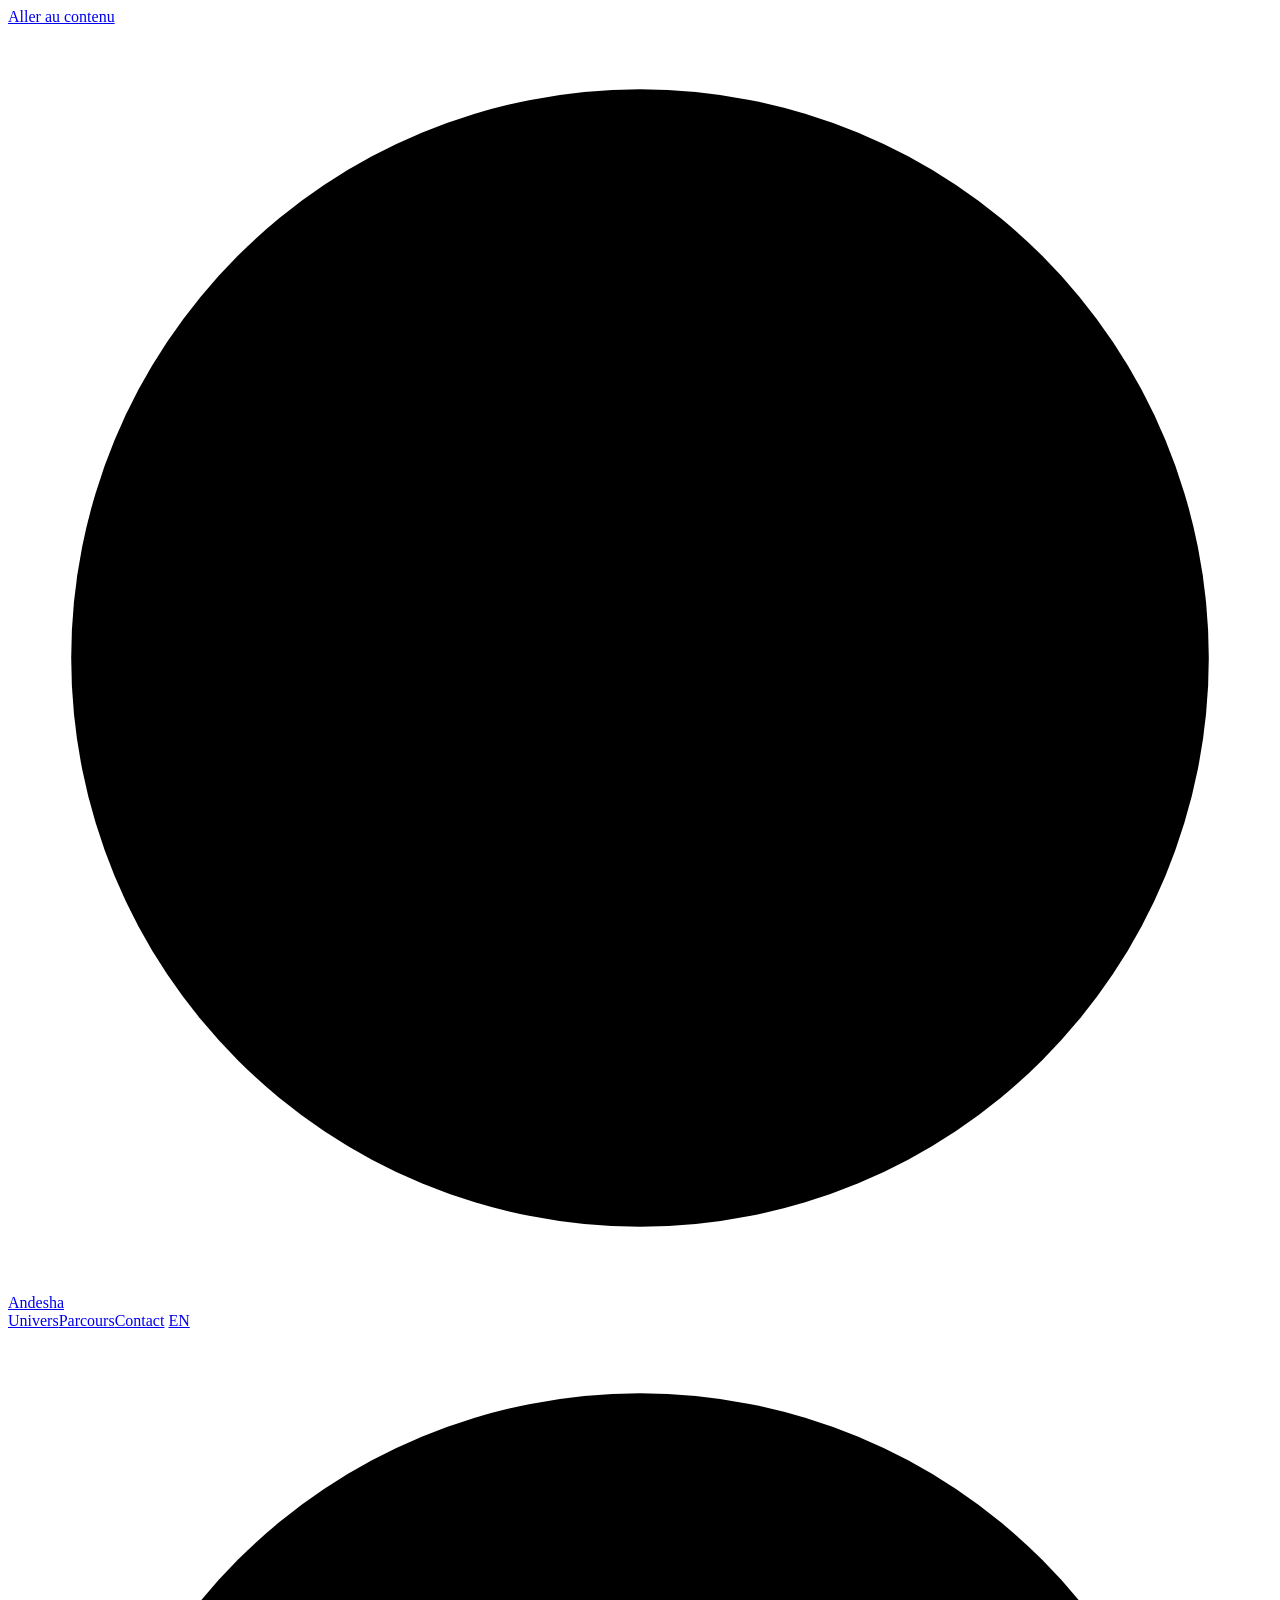
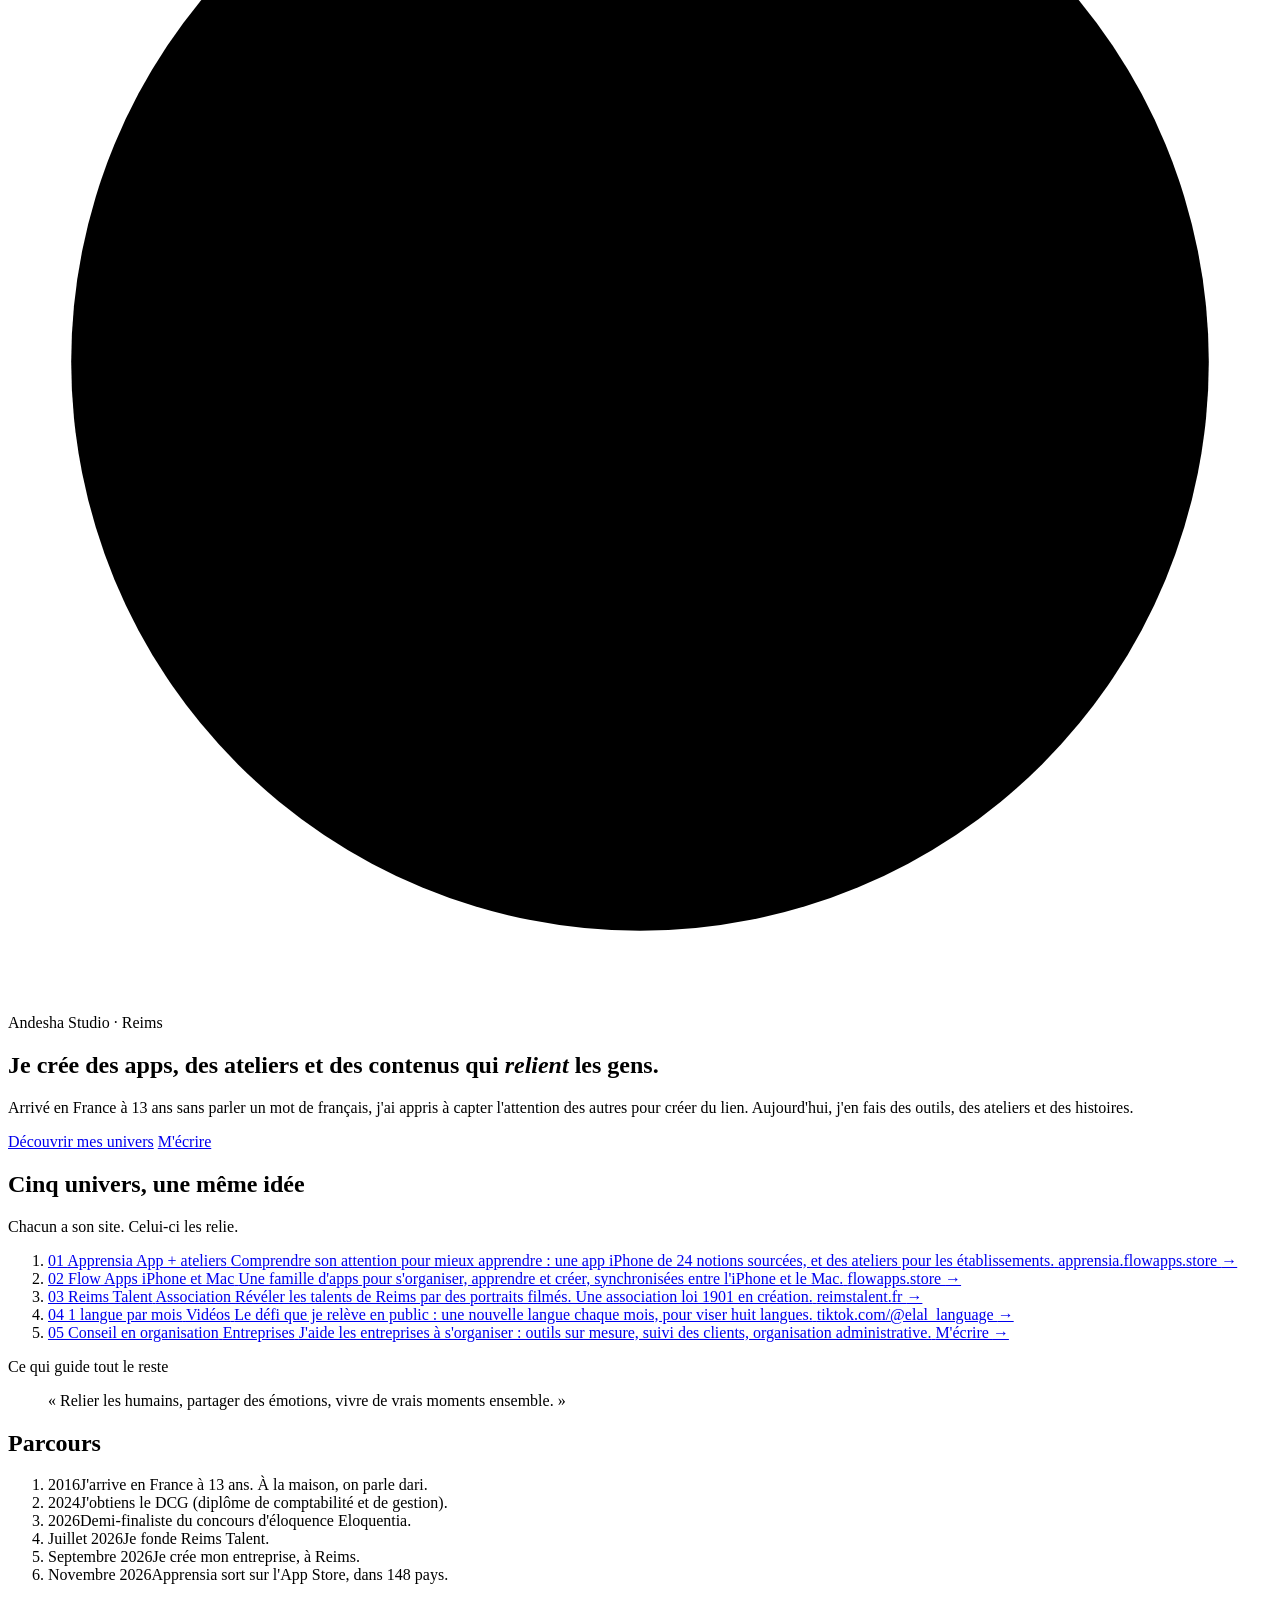
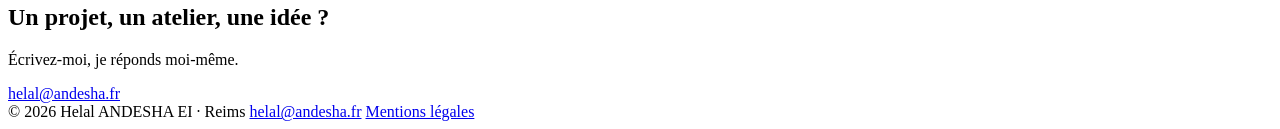
==== index.html @ 00a3ee30 "andesha.studio : site principal, lot 1 (accueil FR + EN, mentions légales) Co-Authored-By: Claude Op" ====
<!doctype html>
<html lang="fr">
<head>
<meta charset="utf-8">
<meta name="viewport" content="width=device-width, initial-scale=1">
<title>Helal Andesha — apps, ateliers et contenus qui relient</title>
<meta name="description" content="Andesha Studio : les apps, les ateliers et les contenus de Helal Andesha, à Reims. Apprensia, la famille d&#x27;apps Flow, Reims Talent, le défi « 1 langue par mois ».">
<link rel="canonical" href="https://andesha.studio/">
<link rel="alternate" hreflang="fr" href="https://andesha.studio/"><link rel="alternate" hreflang="en" href="https://andesha.studio/en/"><link rel="alternate" hreflang="x-default" href="https://andesha.studio/">
<meta property="og:type" content="website">
<meta property="og:title" content="Helal Andesha — apps, ateliers et contenus qui relient">
<meta property="og:description" content="Andesha Studio : les apps, les ateliers et les contenus de Helal Andesha, à Reims. Apprensia, la famille d&#x27;apps Flow, Reims Talent, le défi « 1 langue par mois ».">
<meta property="og:url" content="https://andesha.studio/">
<meta name="theme-color" content="#0E1A2B">
<link rel="icon" href="/andesha.studio/favicon.svg" type="image/svg+xml">
<link rel="preload" href="/andesha.studio/assets/polices/bodoni-moda.woff2" as="font" type="font/woff2" crossorigin>
<link rel="stylesheet" href="/andesha.studio/assets/site.css?v=1">
</head>
<body>
<a class="aller" href="#contenu">Aller au contenu</a>
<header class="bandeau">
  <a class="marque" href="/andesha.studio/"><svg class="sceau-mini" viewBox="0 0 240 240" role="img" aria-label="Helal Andesha"><circle class="anneau" cx="120" cy="120" r="108" pathLength="1"/><g class="lettres"><path d="M51.5 70h12v100h-12zM95.5 70h12v100h-12zM43.5 70h28v3.4h-28zM43.5 166.6h28v3.4h-28zM87.5 70h28v3.4h-28zM87.5 166.6h28v3.4h-28zM118.9 170L149.5 70h3.5L187 170h-13l-27.21-80.03L122.3 170zM108.5 166.6h24v3.4h-24zM164.5 166.6h32v3.4h-32zM57.5 126h103.12v3.4H57.5z"/></g></svg><span>Andesha</span></a>
  <nav aria-label="Navigation">
    <a class="secondaire" href="/andesha.studio/#univers">Univers</a><a class="secondaire" href="/andesha.studio/#parcours">Parcours</a><a href="/andesha.studio/#contact">Contact</a>
    <a class="langue" href="/andesha.studio/en/" hreflang="en" title="English version">EN</a>
  </nav>
</header>
<main id="contenu">
<section class="accueil">
  <svg class="sceau-fond" viewBox="0 0 240 240" role="img" aria-label=""><circle class="anneau" cx="120" cy="120" r="108" pathLength="1"/><g class="lettres"><path d="M51.5 70h12v100h-12zM95.5 70h12v100h-12zM43.5 70h28v3.4h-28zM43.5 166.6h28v3.4h-28zM87.5 70h28v3.4h-28zM87.5 166.6h28v3.4h-28zM118.9 170L149.5 70h3.5L187 170h-13l-27.21-80.03L122.3 170zM108.5 166.6h24v3.4h-24zM164.5 166.6h32v3.4h-32zM57.5 126h103.12v3.4H57.5z"/></g></svg>
  <p class="surtitre revele">Andesha Studio · Reims</p>
  <h1 class="revele">Je crée des apps, des ateliers et des contenus qui <em>relient</em> les gens.</h1>
  <p class="chapo revele">Arrivé en France à 13 ans sans parler un mot de français, j&#x27;ai appris à capter l&#x27;attention des autres pour créer du lien. Aujourd&#x27;hui, j&#x27;en fais des outils, des ateliers et des histoires.</p>
  <p class="actions revele">
    <a class="bouton plein" href="#univers">Découvrir mes univers</a>
    <a class="bouton" href="#contact">M&#x27;écrire</a>
  </p>
</section>

<section id="univers" class="section">
  <header class="entete revele">
    <h2>Cinq univers, une même idée</h2>
    <p>Chacun a son site. Celui-ci les relie.</p>
  </header>
  <ol class="liste-univers">
    <li class="univers revele">
      <a href="https://apprensia.flowapps.store/" target="_blank" rel="noopener">
        <span class="num">01</span>
        <span class="nom">Apprensia</span>
        <span class="etiquette">App + ateliers</span>
        <span class="texte">Comprendre son attention pour mieux apprendre : une app iPhone de 24 notions sourcées, et des ateliers pour les établissements.</span>
        <span class="lien">apprensia.flowapps.store <span class="fleche" aria-hidden="true">→</span></span>
      </a>
    </li>
    <li class="univers revele">
      <a href="https://flowapps.store/" target="_blank" rel="noopener">
        <span class="num">02</span>
        <span class="nom">Flow</span>
        <span class="etiquette">Apps iPhone et Mac</span>
        <span class="texte">Une famille d&#x27;apps pour s&#x27;organiser, apprendre et créer, synchronisées entre l&#x27;iPhone et le Mac.</span>
        <span class="lien">flowapps.store <span class="fleche" aria-hidden="true">→</span></span>
      </a>
    </li>
    <li class="univers revele">
      <a href="https://reimstalent.fr/" target="_blank" rel="noopener">
        <span class="num">03</span>
        <span class="nom">Reims Talent</span>
        <span class="etiquette">Association</span>
        <span class="texte">Révéler les talents de Reims par des portraits filmés. Une association loi 1901 en création.</span>
        <span class="lien">reimstalent.fr <span class="fleche" aria-hidden="true">→</span></span>
      </a>
    </li>
    <li class="univers revele">
      <a href="https://www.tiktok.com/@elal_language" target="_blank" rel="noopener">
        <span class="num">04</span>
        <span class="nom">1 langue par mois</span>
        <span class="etiquette">Vidéos</span>
        <span class="texte">Le défi que je relève en public : une nouvelle langue chaque mois, pour viser huit langues.</span>
        <span class="lien">tiktok.com/@elal_language <span class="fleche" aria-hidden="true">→</span></span>
      </a>
    </li>
    <li class="univers revele">
      <a href="#contact">
        <span class="num">05</span>
        <span class="nom">Conseil en organisation</span>
        <span class="etiquette">Entreprises</span>
        <span class="texte">J&#x27;aide les entreprises à s&#x27;organiser : outils sur mesure, suivi des clients, organisation administrative.</span>
        <span class="lien">M&#x27;écrire <span class="fleche" aria-hidden="true">→</span></span>
      </a>
    </li>
  </ol>
</section>

<section class="sens revele" aria-label="Ce qui guide tout le reste">
  <p class="filet">Ce qui guide tout le reste</p>
  <blockquote>« Relier les humains, partager des émotions, vivre de vrais moments ensemble. »</blockquote>
</section>

<section id="parcours" class="section">
  <header class="entete revele"><h2>Parcours</h2></header>
  <ol class="frise">
      <li class="revele"><span class="annee">2016</span><span>J&#x27;arrive en France à 13 ans. À la maison, on parle dari.</span></li>
      <li class="revele"><span class="annee">2024</span><span>J&#x27;obtiens le DCG (diplôme de comptabilité et de gestion).</span></li>
      <li class="revele"><span class="annee">2026</span><span>Demi-finaliste du concours d&#x27;éloquence Eloquentia.</span></li>
      <li class="revele"><span class="annee">Juillet 2026</span><span>Je fonde Reims Talent.</span></li>
      <li class="revele"><span class="annee">Septembre 2026</span><span>Je crée mon entreprise, à Reims.</span></li>
      <li class="revele"><span class="annee">Novembre 2026</span><span>Apprensia sort sur l&#x27;App Store, dans 148 pays.</span></li>
  </ol>
</section>

<section id="contact" class="section contact revele">
  <h2>Un projet, un atelier, une idée ?</h2>
  <p>Écrivez-moi, je réponds moi-même.</p>
  <a class="courriel" href="mailto:helal@andesha.fr">helal@andesha.fr</a>
</section>
</main>
<script type="application/ld+json">{"@context": "https://schema.org", "@type": "Person", "name": "Helal Andesha", "url": "https://andesha.studio/", "email": "mailto:helal@andesha.fr", "address": {"@type": "PostalAddress", "addressLocality": "Reims", "addressCountry": "FR"}, "sameAs": ["https://www.tiktok.com/@elal_language"], "worksFor": {"@type": "Organization", "name": "Helal ANDESHA EI"}}</script>
<footer class="pied">
  <span>© 2026 Helal ANDESHA EI · Reims</span>
  <a href="mailto:helal@andesha.fr">helal@andesha.fr</a>
  <a href="/andesha.studio/mentions-legales/">Mentions légales</a>
</footer>
<script src="/andesha.studio/assets/site.js?v=1" defer></script>
</body>
</html>
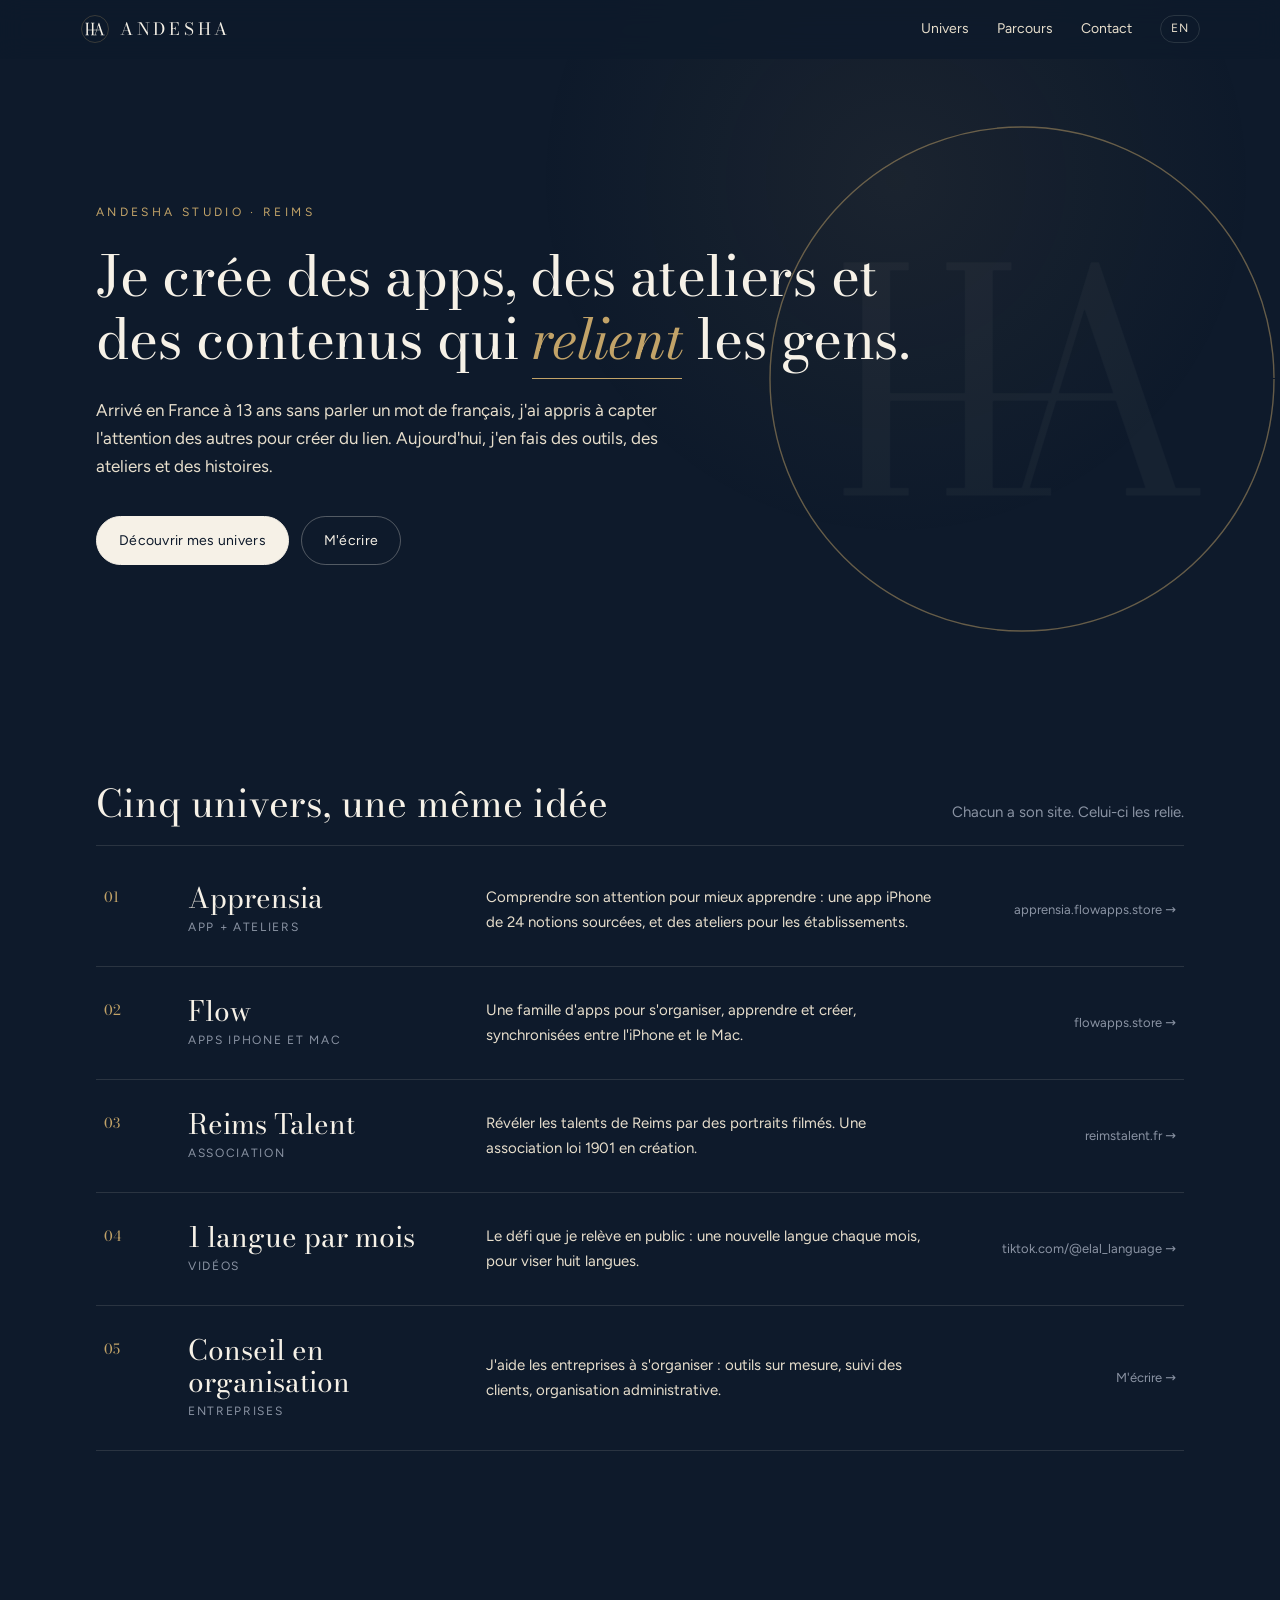
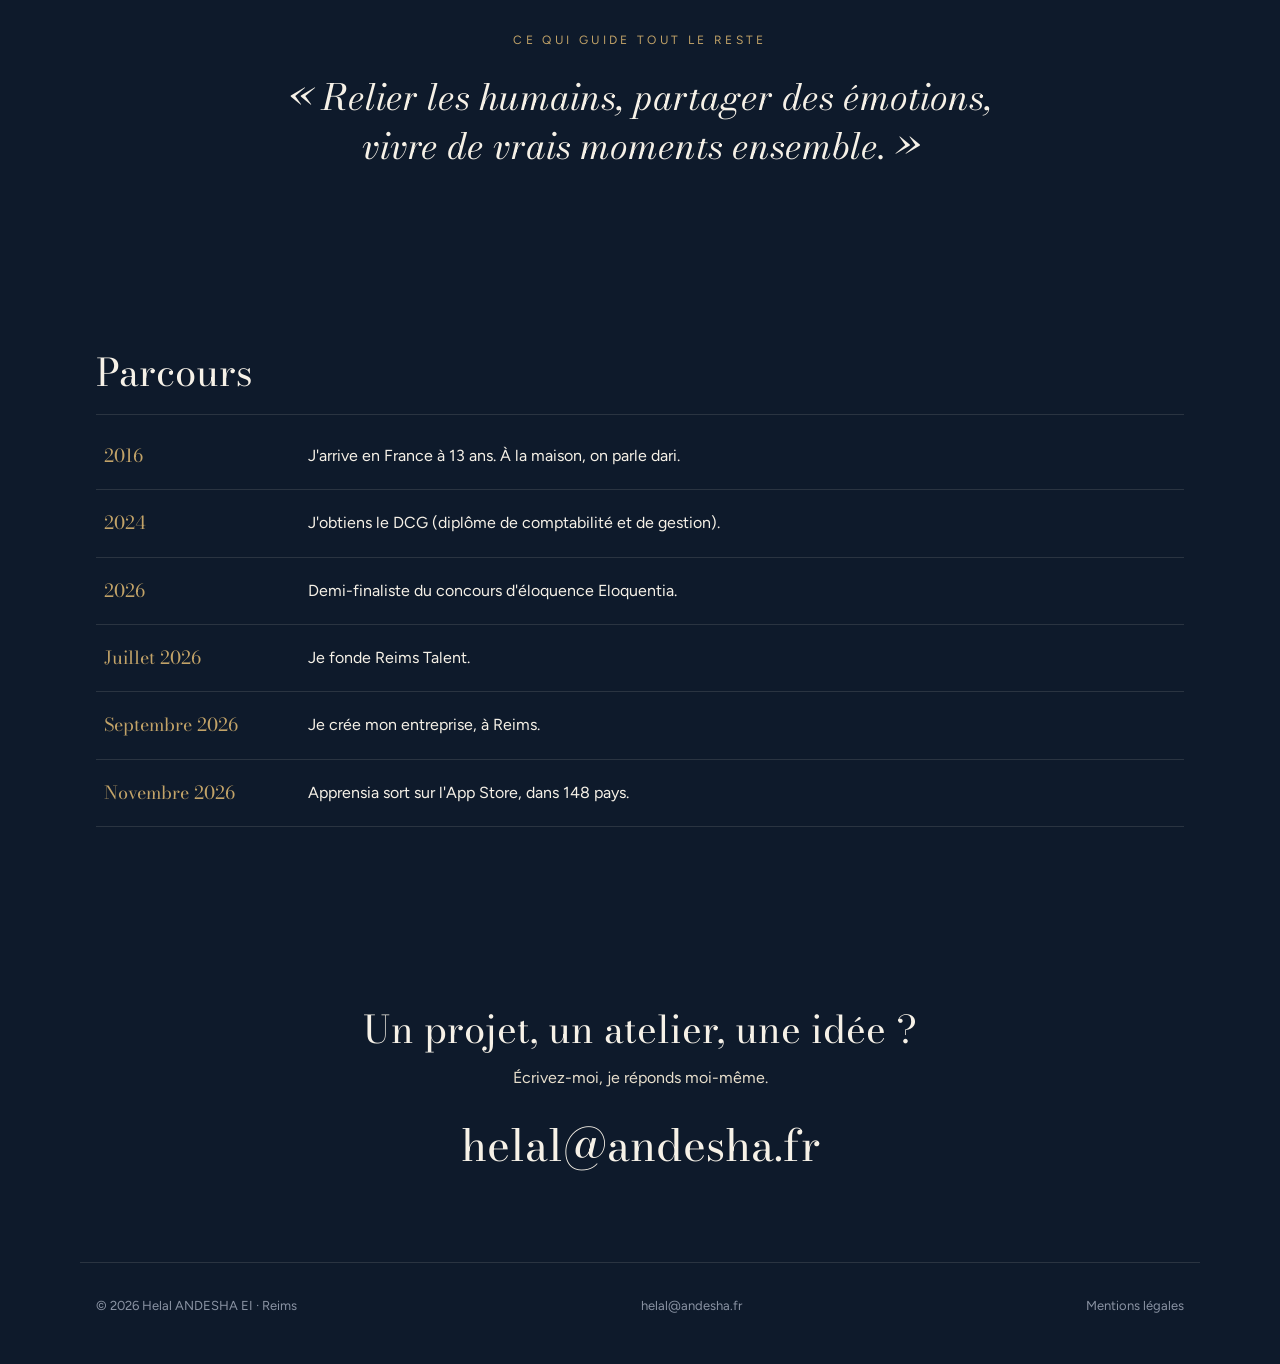
==== commit b2fb7876: "Domaine andesha.studio (CNAME), chemins à la racine Co-Authored-By: Claude Opus 5.5 <noreply@anthrop" ====
--- a/index.html
+++ b/index.html
@@ -12,17 +12,17 @@
 <meta property="og:description" content="Andesha Studio : les apps, les ateliers et les contenus de Helal Andesha, à Reims. Apprensia, la famille d&#x27;apps Flow, Reims Talent, le défi « 1 langue par mois ».">
 <meta property="og:url" content="https://andesha.studio/">
 <meta name="theme-color" content="#0E1A2B">
-<link rel="icon" href="/andesha.studio/favicon.svg" type="image/svg+xml">
-<link rel="preload" href="/andesha.studio/assets/polices/bodoni-moda.woff2" as="font" type="font/woff2" crossorigin>
-<link rel="stylesheet" href="/andesha.studio/assets/site.css?v=1">
+<link rel="icon" href="/favicon.svg" type="image/svg+xml">
+<link rel="preload" href="/assets/polices/bodoni-moda.woff2" as="font" type="font/woff2" crossorigin>
+<link rel="stylesheet" href="/assets/site.css?v=1">
 </head>
 <body>
 <a class="aller" href="#contenu">Aller au contenu</a>
 <header class="bandeau">
-  <a class="marque" href="/andesha.studio/"><svg class="sceau-mini" viewBox="0 0 240 240" role="img" aria-label="Helal Andesha"><circle class="anneau" cx="120" cy="120" r="108" pathLength="1"/><g class="lettres"><path d="M51.5 70h12v100h-12zM95.5 70h12v100h-12zM43.5 70h28v3.4h-28zM43.5 166.6h28v3.4h-28zM87.5 70h28v3.4h-28zM87.5 166.6h28v3.4h-28zM118.9 170L149.5 70h3.5L187 170h-13l-27.21-80.03L122.3 170zM108.5 166.6h24v3.4h-24zM164.5 166.6h32v3.4h-32zM57.5 126h103.12v3.4H57.5z"/></g></svg><span>Andesha</span></a>
+  <a class="marque" href="/"><svg class="sceau-mini" viewBox="0 0 240 240" role="img" aria-label="Helal Andesha"><circle class="anneau" cx="120" cy="120" r="108" pathLength="1"/><g class="lettres"><path d="M51.5 70h12v100h-12zM95.5 70h12v100h-12zM43.5 70h28v3.4h-28zM43.5 166.6h28v3.4h-28zM87.5 70h28v3.4h-28zM87.5 166.6h28v3.4h-28zM118.9 170L149.5 70h3.5L187 170h-13l-27.21-80.03L122.3 170zM108.5 166.6h24v3.4h-24zM164.5 166.6h32v3.4h-32zM57.5 126h103.12v3.4H57.5z"/></g></svg><span>Andesha</span></a>
   <nav aria-label="Navigation">
-    <a class="secondaire" href="/andesha.studio/#univers">Univers</a><a class="secondaire" href="/andesha.studio/#parcours">Parcours</a><a href="/andesha.studio/#contact">Contact</a>
-    <a class="langue" href="/andesha.studio/en/" hreflang="en" title="English version">EN</a>
+    <a class="secondaire" href="/#univers">Univers</a><a class="secondaire" href="/#parcours">Parcours</a><a href="/#contact">Contact</a>
+    <a class="langue" href="/en/" hreflang="en" title="English version">EN</a>
   </nav>
 </header>
 <main id="contenu">
@@ -118,8 +118,8 @@
 <footer class="pied">
   <span>© 2026 Helal ANDESHA EI · Reims</span>
   <a href="mailto:helal@andesha.fr">helal@andesha.fr</a>
-  <a href="/andesha.studio/mentions-legales/">Mentions légales</a>
+  <a href="/mentions-legales/">Mentions légales</a>
 </footer>
-<script src="/andesha.studio/assets/site.js?v=1" defer></script>
+<script src="/assets/site.js?v=1" defer></script>
 </body>
 </html>
--- a/assets/site.css
+++ b/assets/site.css
@@ -0,0 +1,141 @@
+/* andesha.studio — charte « Encre et laiton » (EI, 09/10/2026).
+   Retenue = premium : titres modérés, une seule couleur d'accent, le mouvement fait le dynamisme. */
+@font-face { font-family: "Bodoni Moda"; src: url("/assets/polices/bodoni-moda.woff2") format("woff2"); font-weight: 400 900; font-display: swap; }
+@font-face { font-family: "Bodoni Moda"; src: url("/assets/polices/bodoni-moda-italique.woff2") format("woff2"); font-weight: 400 900; font-style: italic; font-display: swap; }
+@font-face { font-family: "Figtree"; src: url("/assets/polices/figtree.woff2") format("woff2"); font-weight: 300 900; font-display: swap; }
+
+:root {
+  --nuit: #0E1A2B;
+  --nuit-2: #13233A;
+  --ivoire: #F6F1E7;
+  --lin: #E7DECC;
+  --laiton: #C2A368;
+  --ardoise: #8A93A3;
+  --filet: rgba(246, 241, 231, .12);
+  --titre: "Bodoni Moda", Didot, "Bodoni 72", Georgia, serif;
+  --texte: "Figtree", "Avenir Next", Avenir, system-ui, sans-serif;
+  --large: 1120px;
+}
+* { box-sizing: border-box; }
+html { scroll-behavior: smooth; -webkit-text-size-adjust: 100%; }
+body { margin: 0; background: var(--nuit); color: var(--ivoire); font: 400 16px/1.65 var(--texte);
+  -webkit-font-smoothing: antialiased; overflow-x: hidden; }
+a { color: inherit; }
+::selection { background: var(--laiton); color: var(--nuit); }
+.aller { position: absolute; left: -999px; top: 8px; background: var(--ivoire); color: var(--nuit); padding: 8px 12px; z-index: 10; }
+.aller:focus { left: 16px; }
+
+/* Lumière qui suit le curseur, très discrète */
+body::before { content: ""; position: fixed; inset: 0; pointer-events: none; z-index: 0;
+  background: radial-gradient(600px circle at var(--x, 70%) var(--y, 20%), rgba(194, 163, 104, .07), transparent 60%); }
+main, .bandeau, .pied { position: relative; z-index: 1; }
+
+/* Bandeau */
+.bandeau { position: sticky; top: 0; z-index: 5; display: flex; align-items: center; justify-content: space-between;
+  gap: 16px; padding: 14px max(16px, calc((100vw - var(--large)) / 2)); background: rgba(14, 26, 43, .78);
+  backdrop-filter: blur(12px); -webkit-backdrop-filter: blur(12px); border-bottom: 1px solid transparent; transition: border-color .3s; }
+.bandeau.defile { border-bottom-color: var(--filet); }
+.marque { display: flex; align-items: center; gap: 10px; text-decoration: none; font: 400 17px/1 var(--titre); letter-spacing: .22em; text-transform: uppercase; }
+.sceau-mini { width: 30px; height: 30px; }
+.sceau-mini .anneau, .sceau-fond .anneau { fill: none; stroke: var(--laiton); stroke-width: 2; }
+.sceau-mini .lettres { fill: var(--ivoire); }
+nav { display: flex; align-items: center; gap: clamp(12px, 3vw, 28px); font-size: 14px; }
+nav a { text-decoration: none; color: var(--lin); position: relative; }
+nav a::after { content: ""; position: absolute; left: 0; right: 100%; bottom: -3px; height: 1px; background: var(--laiton); transition: right .35s ease; }
+nav a:hover::after, nav a:focus-visible::after { right: 0; }
+.langue { border: 1px solid var(--filet); border-radius: 999px; padding: 3px 10px; font-size: 12px; letter-spacing: .1em; }
+.langue::after { display: none; }
+
+/* Accueil */
+.accueil { position: relative; max-width: var(--large); margin: 0 auto; padding: clamp(80px, 16vh, 170px) 16px clamp(80px, 14vh, 140px); }
+.sceau-fond { position: absolute; right: max(-120px, -8vw); top: 40px; width: min(560px, 70vw); height: auto; opacity: .9; pointer-events: none; }
+.sceau-fond .anneau { stroke-width: .6; stroke-opacity: .55; stroke-dasharray: 1; stroke-dashoffset: 1; animation: tracer 2.6s cubic-bezier(.6, 0, .2, 1) .3s forwards; }
+.sceau-fond .lettres { fill: var(--ivoire); opacity: 0; animation: apparaitre 2s ease 1.6s forwards; }
+@keyframes tracer { to { stroke-dashoffset: 0; } }
+@keyframes apparaitre { to { opacity: .045; } }
+.surtitre, .filet { font-size: 12px; letter-spacing: .28em; text-transform: uppercase; color: var(--laiton); margin: 0 0 22px; }
+h1 { font: 400 clamp(34px, 5.2vw, 56px)/1.12 var(--titre); letter-spacing: -.01em; margin: 0; max-width: 15em; text-wrap: balance; }
+h1 em, h2 em { font-style: italic; color: var(--laiton); position: relative; white-space: nowrap; }
+h1 em::after { content: ""; position: absolute; left: 0; right: 0; bottom: .02em; height: 1px; background: var(--laiton);
+  transform: scaleX(0); transform-origin: left; animation: souligner 1.2s cubic-bezier(.6, 0, .2, 1) 1.1s forwards; }
+@keyframes souligner { to { transform: scaleX(1); } }
+.chapo { max-width: 36em; color: var(--lin); font-size: 17px; margin: 26px 0 0; }
+.actions { display: flex; flex-wrap: wrap; gap: 12px; margin: 36px 0 0; }
+.bouton { display: inline-block; padding: 12px 22px; border: 1px solid rgba(246, 241, 231, .3); border-radius: 999px;
+  text-decoration: none; font-size: 14px; letter-spacing: .02em; transition: background .25s, color .25s, border-color .25s; }
+.bouton:hover { border-color: var(--ivoire); }
+.bouton.plein { background: var(--ivoire); color: var(--nuit); border-color: var(--ivoire); }
+.bouton.plein:hover { background: var(--laiton); border-color: var(--laiton); }
+
+/* Sections */
+.section { max-width: var(--large); margin: 0 auto; padding: clamp(64px, 10vh, 110px) 16px; }
+.entete { display: flex; flex-wrap: wrap; align-items: baseline; justify-content: space-between; gap: 8px 24px;
+  border-bottom: 1px solid var(--filet); padding-bottom: 18px; margin-bottom: 8px; }
+h2 { font: 400 clamp(26px, 3.4vw, 38px)/1.2 var(--titre); margin: 0; }
+.entete p { color: var(--ardoise); margin: 0; font-size: 15px; }
+
+/* Univers : une liste dense, façon sommaire */
+.liste-univers { list-style: none; margin: 0; padding: 0; }
+.univers a { display: grid; grid-template-columns: 56px 270px minmax(0, 1fr) 210px; grid-template-areas: "num nom texte lien" "num etiq texte lien";
+  gap: 4px 28px; align-items: center; padding: 28px 8px; border-bottom: 1px solid var(--filet); text-decoration: none; position: relative; transition: background .35s; }
+.univers a::before { content: ""; position: absolute; left: 0; bottom: -1px; height: 1px; width: 0; background: var(--laiton); transition: width .6s cubic-bezier(.6, 0, .2, 1); }
+.univers a:hover::before, .univers a:focus-visible::before { width: 100%; }
+.univers a:hover { background: rgba(246, 241, 231, .025); }
+.num { grid-area: num; font: 400 14px/1 var(--titre); color: var(--laiton); align-self: start; padding-top: 8px; }
+.nom { grid-area: nom; font: 400 clamp(22px, 2.4vw, 28px)/1.15 var(--titre); }
+.etiquette { grid-area: etiq; font-size: 12px; letter-spacing: .14em; text-transform: uppercase; color: var(--ardoise); }
+.texte { grid-area: texte; color: var(--lin); font-size: 15px; }
+.lien { grid-area: lien; text-align: right; font-size: 13px; color: var(--ardoise); white-space: nowrap; transition: color .3s; }
+.fleche { display: inline-block; transition: transform .35s; }
+.univers a:hover .lien { color: var(--laiton); }
+.univers a:hover .fleche { transform: translateX(5px); }
+
+/* Ce qui guide */
+.sens { max-width: 880px; margin: 0 auto; padding: clamp(56px, 10vh, 110px) 16px; text-align: center; }
+.sens blockquote { margin: 0; font: italic 400 clamp(24px, 3.2vw, 36px)/1.35 var(--titre); color: var(--ivoire); text-wrap: balance; }
+
+/* Parcours */
+.frise { list-style: none; margin: 0; padding: 0; }
+.frise li { display: grid; grid-template-columns: 180px 1fr; gap: 24px; padding: 20px 8px; border-bottom: 1px solid var(--filet); }
+.annee { font: 400 18px/1.4 var(--titre); color: var(--laiton); }
+
+/* Contact */
+.contact { text-align: center; }
+.contact p { color: var(--lin); margin: 12px 0 28px; }
+.courriel { font: 400 clamp(24px, 4vw, 44px)/1.2 var(--titre); text-decoration: none; background: linear-gradient(var(--laiton), var(--laiton)) left bottom / 0 1px no-repeat;
+  transition: background-size .6s cubic-bezier(.6, 0, .2, 1), color .3s; padding-bottom: 4px; overflow-wrap: anywhere; }
+.courriel:hover { background-size: 100% 1px; color: var(--laiton); }
+
+/* Pages de texte */
+.page-texte { max-width: 760px; margin: 0 auto; padding: clamp(64px, 12vh, 120px) 16px; }
+.page-texte h1 { font-size: clamp(30px, 4vw, 44px); margin-bottom: 24px; }
+.page-texte h2 { font-size: 22px; margin: 36px 0 8px; color: var(--laiton); }
+.page-texte p { color: var(--lin); }
+.introuvable { text-align: center; }
+.introuvable .actions { justify-content: center; }
+
+/* Pied */
+.pied { max-width: var(--large); margin: 0 auto; padding: 32px 16px 48px; display: flex; flex-wrap: wrap; gap: 12px 28px;
+  justify-content: space-between; border-top: 1px solid var(--filet); font-size: 13px; color: var(--ardoise); }
+.pied a { text-decoration: none; }
+.pied a:hover { color: var(--laiton); }
+
+/* Apparitions au défilement (seulement si le JS tourne) */
+.js .revele { opacity: 0; transform: translateY(18px); transition: opacity .9s ease, transform .9s cubic-bezier(.2, .7, .2, 1); transition-delay: var(--delai, 0s); }
+.js .revele.vu { opacity: 1; transform: none; }
+
+@media (max-width: 820px) {
+  .univers a { grid-template-columns: 40px 1fr; grid-template-areas: "num nom" "num etiq" "num texte" "num lien"; gap: 6px 14px; padding: 24px 4px; }
+  .texte { margin-top: 6px; }
+  .lien { text-align: left; }
+  .frise li { grid-template-columns: 1fr; gap: 4px; }
+  .sceau-fond { width: 92vw; right: -38vw; top: 24px; opacity: .6; }
+}
+@media (max-width: 560px) {
+  nav .secondaire { display: none; }
+}
+@media (prefers-reduced-motion: reduce) {
+  *, *::before, *::after { animation-duration: .01ms !important; animation-delay: 0s !important; transition-duration: .01ms !important; }
+  html { scroll-behavior: auto; }
+  .js .revele { opacity: 1; transform: none; }
+}
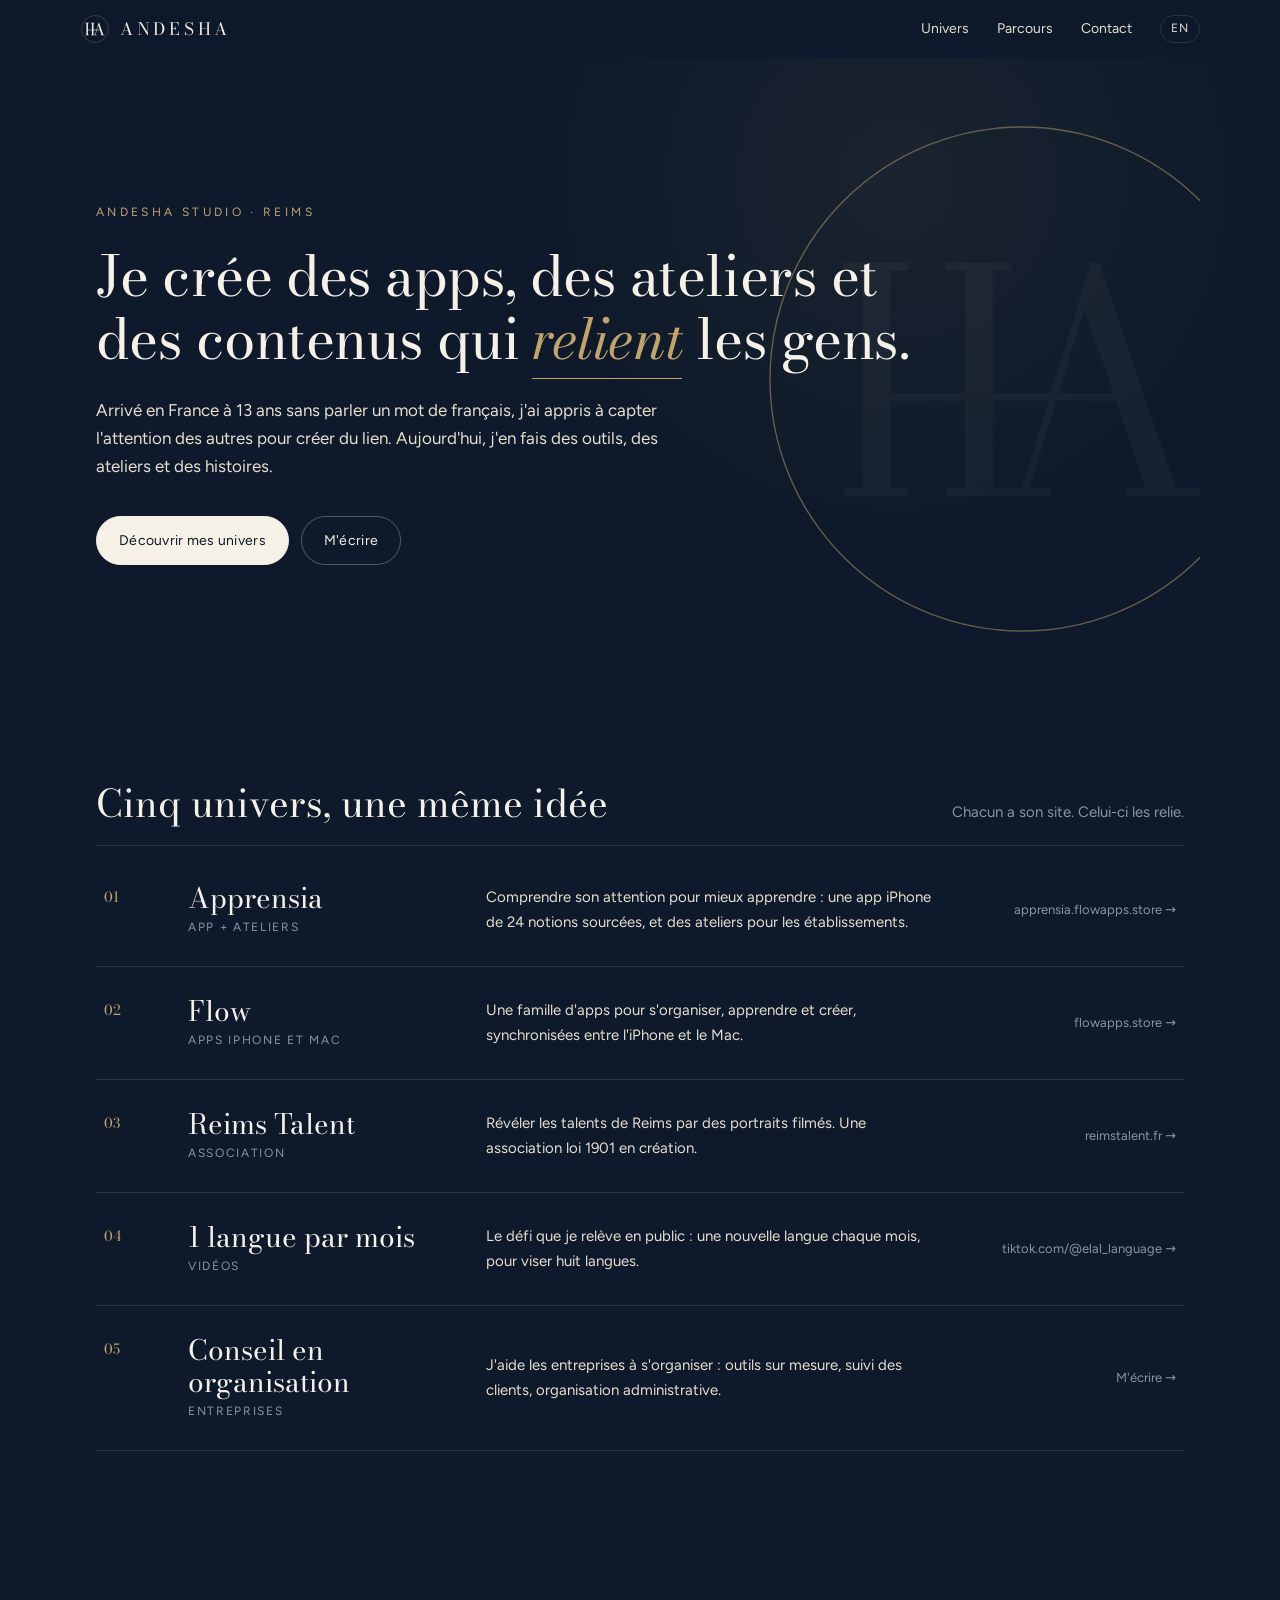
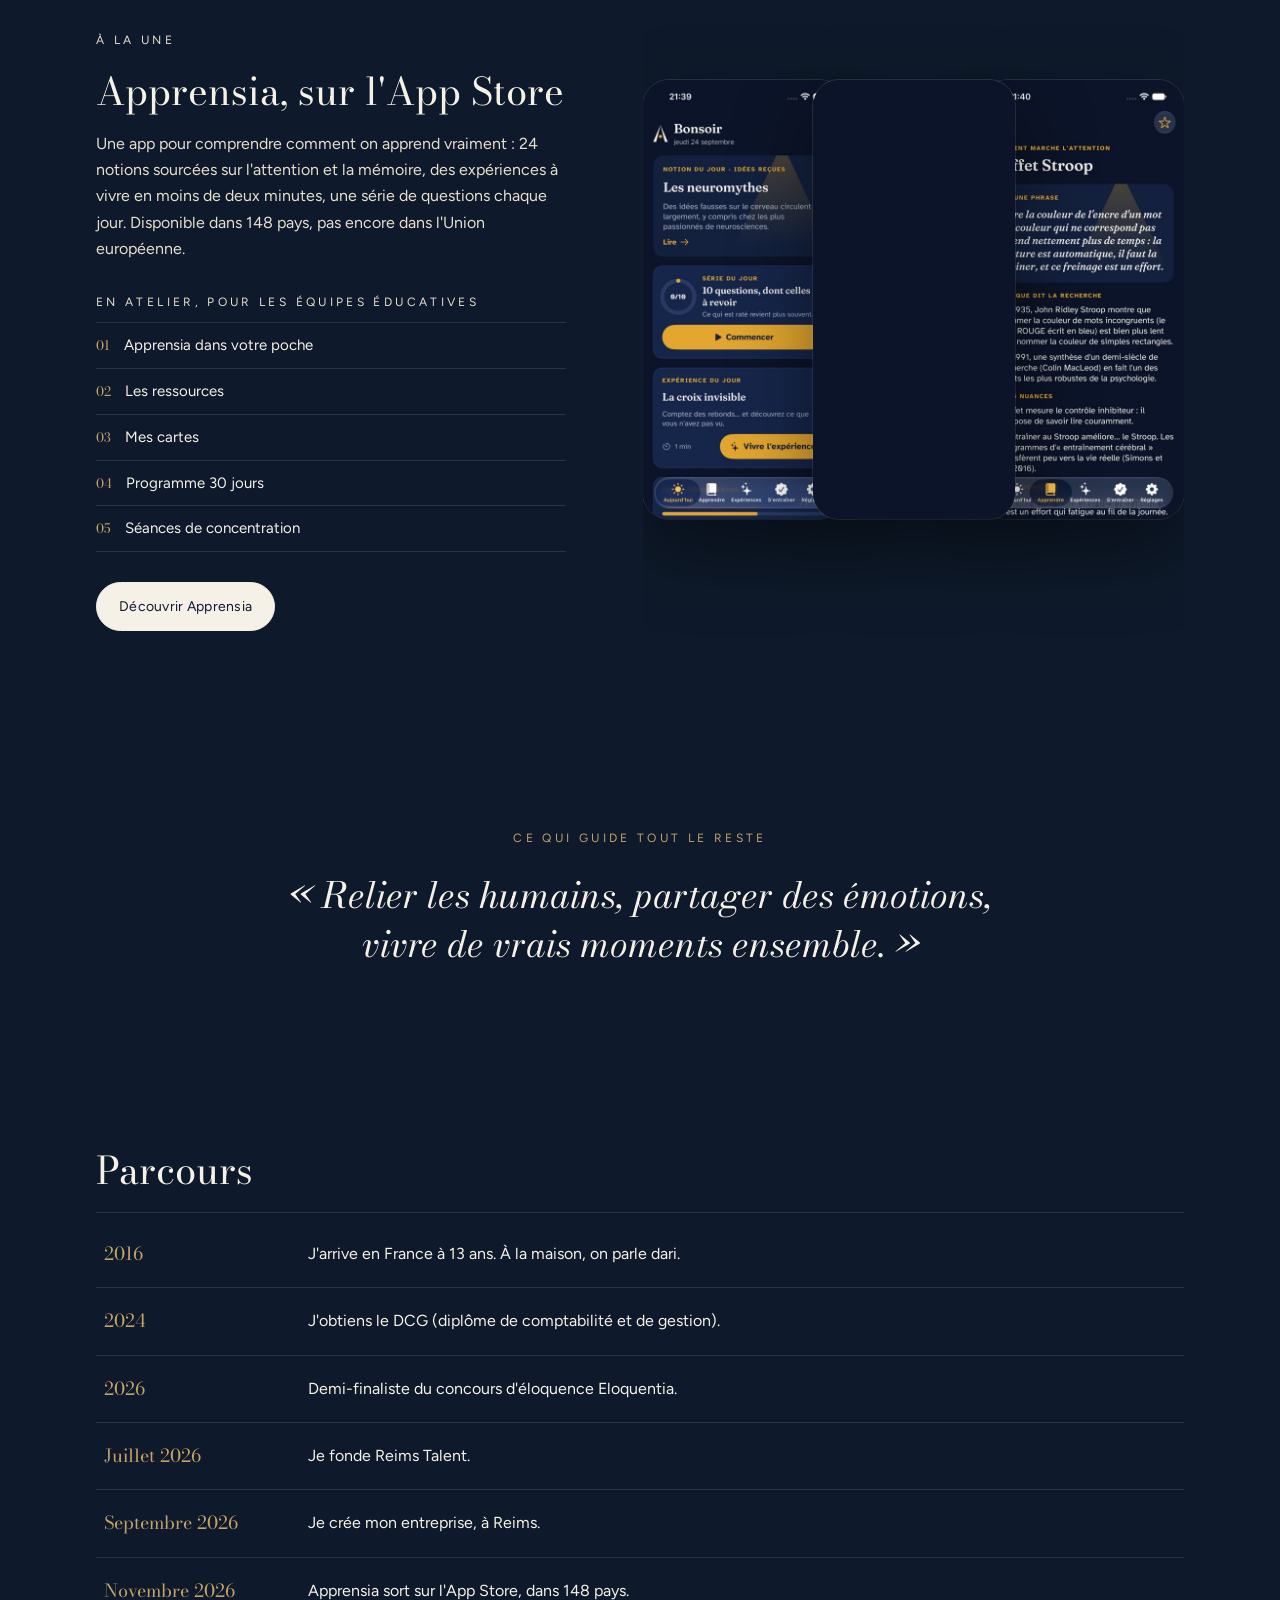
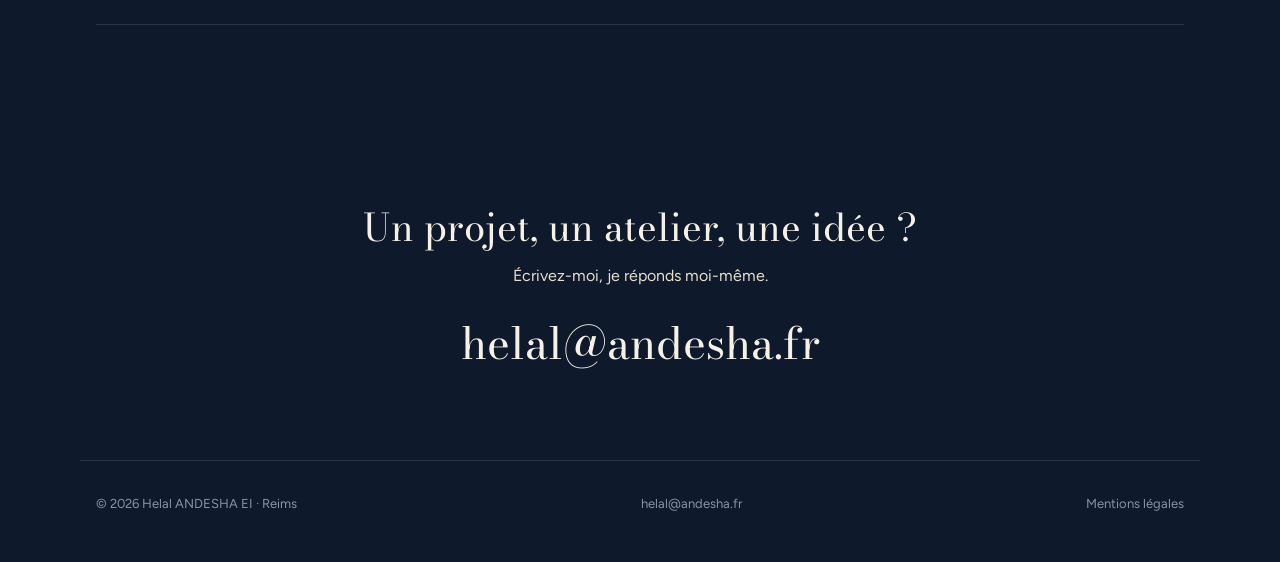
==== commit 8f74a66d: "Lot 1b : Apprensia à la une, image de partage, icône iPhone, sitemap FR/EN, correctif mobile Co-Auth" ====
--- a/index.html
+++ b/index.html
@@ -11,10 +11,16 @@
 <meta property="og:title" content="Helal Andesha — apps, ateliers et contenus qui relient">
 <meta property="og:description" content="Andesha Studio : les apps, les ateliers et les contenus de Helal Andesha, à Reims. Apprensia, la famille d&#x27;apps Flow, Reims Talent, le défi « 1 langue par mois ».">
 <meta property="og:url" content="https://andesha.studio/">
+<meta property="og:image" content="https://andesha.studio/assets/images/partage.png">
+<meta property="og:image:width" content="1200">
+<meta property="og:image:height" content="630">
+<meta property="og:locale" content="fr_FR">
+<meta name="twitter:card" content="summary_large_image">
 <meta name="theme-color" content="#0E1A2B">
+<link rel="apple-touch-icon" href="/apple-touch-icon.png">
 <link rel="icon" href="/favicon.svg" type="image/svg+xml">
 <link rel="preload" href="/assets/polices/bodoni-moda.woff2" as="font" type="font/woff2" crossorigin>
-<link rel="stylesheet" href="/assets/site.css?v=1">
+<link rel="stylesheet" href="/assets/site.css?v=2">
 </head>
 <body>
 <a class="aller" href="#contenu">Aller au contenu</a>
@@ -91,6 +97,20 @@
   </ol>
 </section>
 
+<section class="une section" aria-labelledby="une-titre">
+  <div class="une-texte">
+    <p class="surtitre revele">À la une</p>
+    <h2 id="une-titre" class="revele">Apprensia, sur l&#x27;App Store</h2>
+    <p class="revele">Une app pour comprendre comment on apprend vraiment : 24 notions sourcées sur l&#x27;attention et la mémoire, des expériences à vivre en moins de deux minutes, une série de questions chaque jour. Disponible dans 148 pays, pas encore dans l&#x27;Union européenne.</p>
+    <p class="filet revele">En atelier, pour les équipes éducatives</p>
+    <ol class="modules revele"><li>Apprensia dans votre poche</li><li>Les ressources</li><li>Mes cartes</li><li>Programme 30 jours</li><li>Séances de concentration</li></ol>
+    <p class="revele"><a class="bouton plein" href="https://apprensia.flowapps.store/" target="_blank" rel="noopener">Découvrir Apprensia</a></p>
+  </div>
+  <div class="telephones" aria-hidden="false">
+    <figure class="telephone revele"><img src="/assets/images/apprensia-01-aujourdhui-sombre.jpg" width="414" height="900" alt="Écran « Aujourd&#x27;hui » d&#x27;Apprensia : notion, série et expérience du jour" loading="lazy" decoding="async"></figure><figure class="telephone revele"><img src="/assets/images/apprensia-02-apprendre-sombre.jpg" width="414" height="900" alt="Écran « Apprendre » d&#x27;Apprensia : les notions par chapitre" loading="lazy" decoding="async"></figure><figure class="telephone revele"><img src="/assets/images/apprensia-06-notion-sombre.jpg" width="414" height="900" alt="Une notion d&#x27;Apprensia, avec ses sources" loading="lazy" decoding="async"></figure>
+  </div>
+</section>
+
 <section class="sens revele" aria-label="Ce qui guide tout le reste">
   <p class="filet">Ce qui guide tout le reste</p>
   <blockquote>« Relier les humains, partager des émotions, vivre de vrais moments ensemble. »</blockquote>
@@ -120,6 +140,6 @@
   <a href="mailto:helal@andesha.fr">helal@andesha.fr</a>
   <a href="/mentions-legales/">Mentions légales</a>
 </footer>
-<script src="/assets/site.js?v=1" defer></script>
+<script src="/assets/site.js?v=2" defer></script>
 </body>
 </html>
--- a/assets/site.css
+++ b/assets/site.css
@@ -17,7 +17,7 @@
   --large: 1120px;
 }
 * { box-sizing: border-box; }
-html { scroll-behavior: smooth; -webkit-text-size-adjust: 100%; }
+html { scroll-behavior: smooth; -webkit-text-size-adjust: 100%; overflow-x: clip; }
 body { margin: 0; background: var(--nuit); color: var(--ivoire); font: 400 16px/1.65 var(--texte);
   -webkit-font-smoothing: antialiased; overflow-x: hidden; }
 a { color: inherit; }
@@ -47,7 +47,7 @@
 .langue::after { display: none; }
 
 /* Accueil */
-.accueil { position: relative; max-width: var(--large); margin: 0 auto; padding: clamp(80px, 16vh, 170px) 16px clamp(80px, 14vh, 140px); }
+.accueil { position: relative; overflow: clip; overflow-clip-margin: 0; max-width: var(--large); margin: 0 auto; padding: clamp(80px, 16vh, 170px) 16px clamp(80px, 14vh, 140px); }
 .sceau-fond { position: absolute; right: max(-120px, -8vw); top: 40px; width: min(560px, 70vw); height: auto; opacity: .9; pointer-events: none; }
 .sceau-fond .anneau { stroke-width: .6; stroke-opacity: .55; stroke-dasharray: 1; stroke-dashoffset: 1; animation: tracer 2.6s cubic-bezier(.6, 0, .2, 1) .3s forwards; }
 .sceau-fond .lettres { fill: var(--ivoire); opacity: 0; animation: apparaitre 2s ease 1.6s forwards; }
@@ -89,6 +89,29 @@
 .fleche { display: inline-block; transition: transform .35s; }
 .univers a:hover .lien { color: var(--laiton); }
 .univers a:hover .fleche { transform: translateX(5px); }
+
+/* À la une : Apprensia */
+.une { display: grid; grid-template-columns: minmax(0, 1fr) minmax(0, 1.15fr); gap: clamp(32px, 6vw, 80px); align-items: center; }
+.une h2 { margin: 0 0 16px; }
+.une-texte > p { color: var(--lin); margin: 0 0 18px; }
+.une .filet { margin: 30px 0 10px; }
+.modules { list-style: none; counter-reset: m; margin: 0 0 30px; padding: 0; border-top: 1px solid var(--filet); }
+.modules li { counter-increment: m; padding: 10px 0; border-bottom: 1px solid var(--filet); font-size: 15px; display: flex; gap: 14px; }
+.modules li::before { content: counter(m, decimal-leading-zero); font: 400 13px/1.9 var(--titre); color: var(--laiton); }
+.telephones { position: relative; overflow-x: clip; display: flex; justify-content: center; align-items: flex-start; gap: 0; min-height: 520px; }
+.telephone { margin: 0; width: 40%; max-width: 270px; border-radius: 26px; overflow: hidden; background: #0B1428;
+  box-shadow: 0 30px 80px rgba(0, 0, 0, .45), 0 0 0 1px rgba(246, 241, 231, .12); }
+.telephone img { display: block; width: 100%; height: auto; }
+.telephone:nth-child(1) { transform: translateY(40px) rotate(-4deg); margin-right: -6%; z-index: 1; }
+.telephone:nth-child(2) { z-index: 2; }
+.telephone:nth-child(3) { transform: translateY(40px) rotate(4deg); margin-left: -6%; z-index: 1; }
+.js .telephone.revele { transition: opacity 1s ease, transform 1.1s cubic-bezier(.2, .7, .2, 1); }
+.js .telephone.revele:not(.vu):nth-child(1) { transform: translateY(90px) rotate(-8deg); }
+.js .telephone.revele:not(.vu):nth-child(3) { transform: translateY(90px) rotate(8deg); }
+@media (max-width: 820px) {
+  .une { grid-template-columns: 1fr; }
+  .telephones { min-height: 0; padding-bottom: 40px; }
+}
 
 /* Ce qui guide */
 .sens { max-width: 880px; margin: 0 auto; padding: clamp(56px, 10vh, 110px) 16px; text-align: center; }
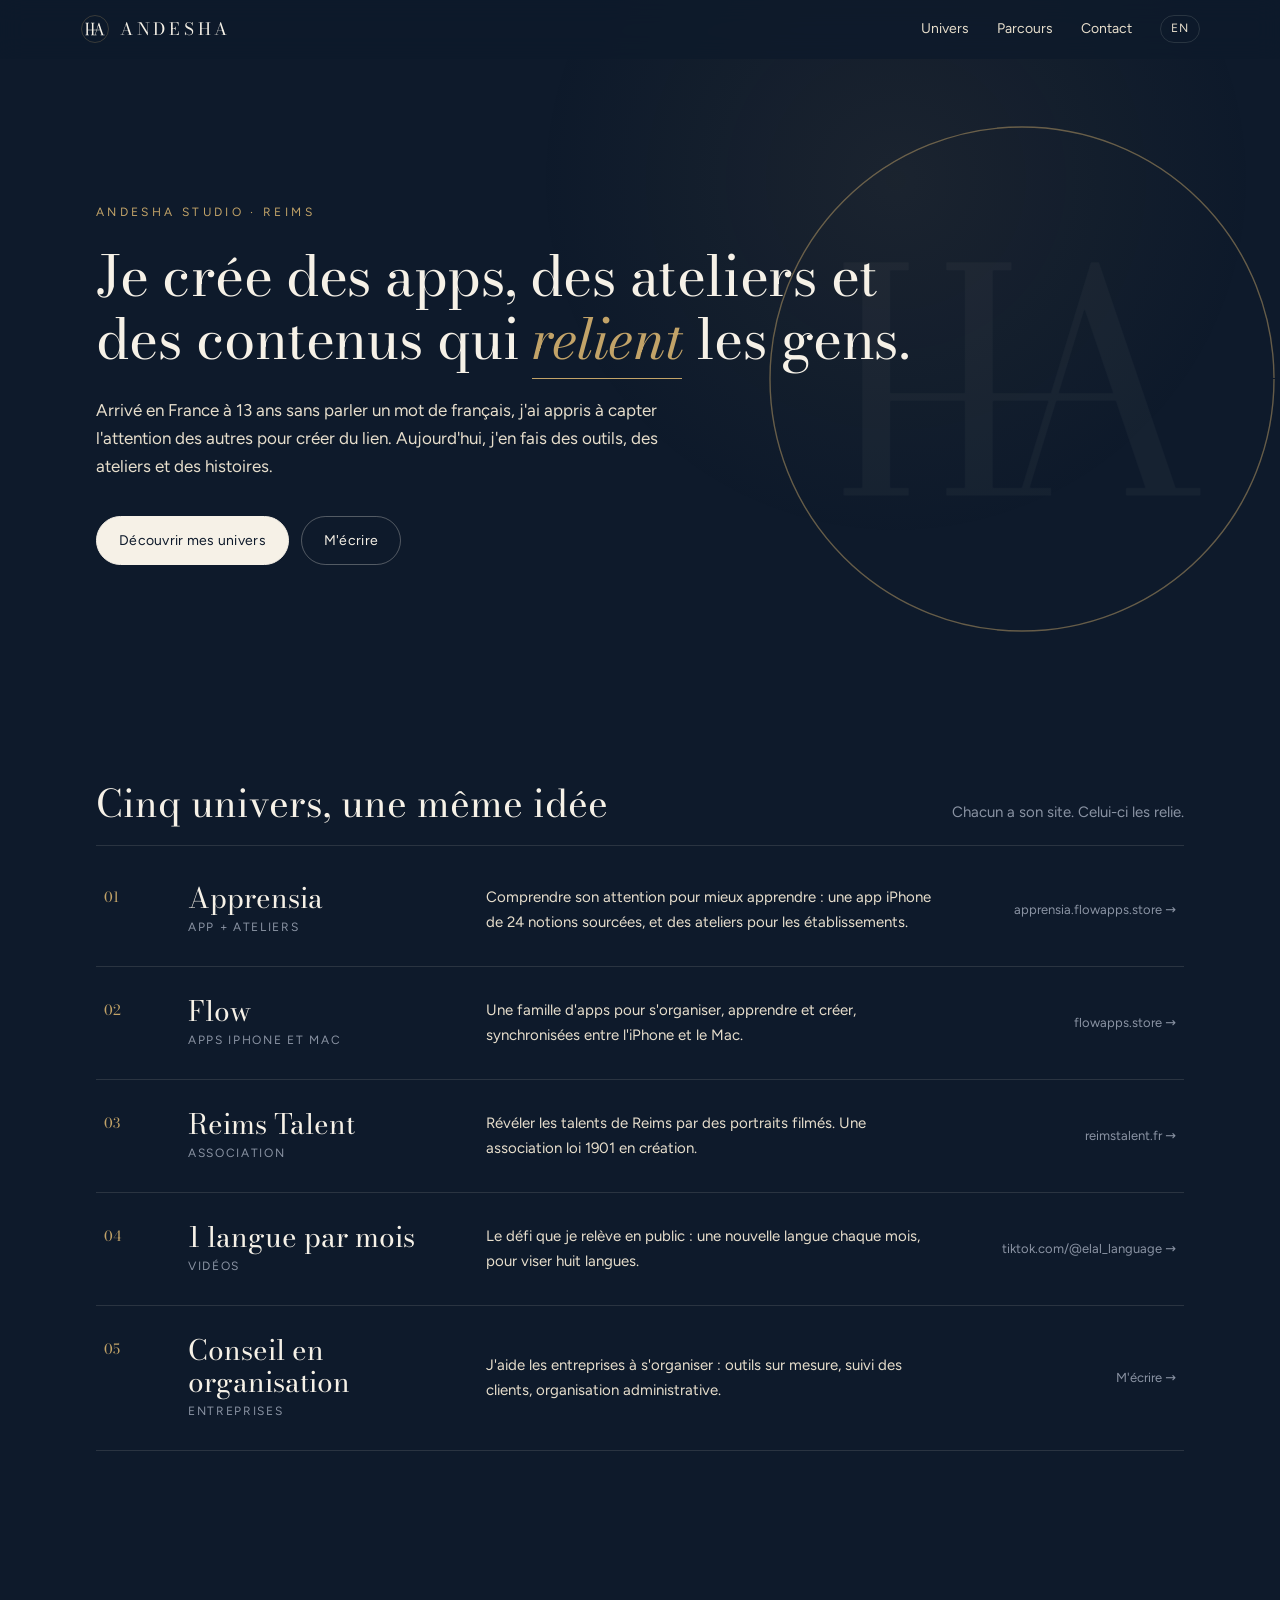
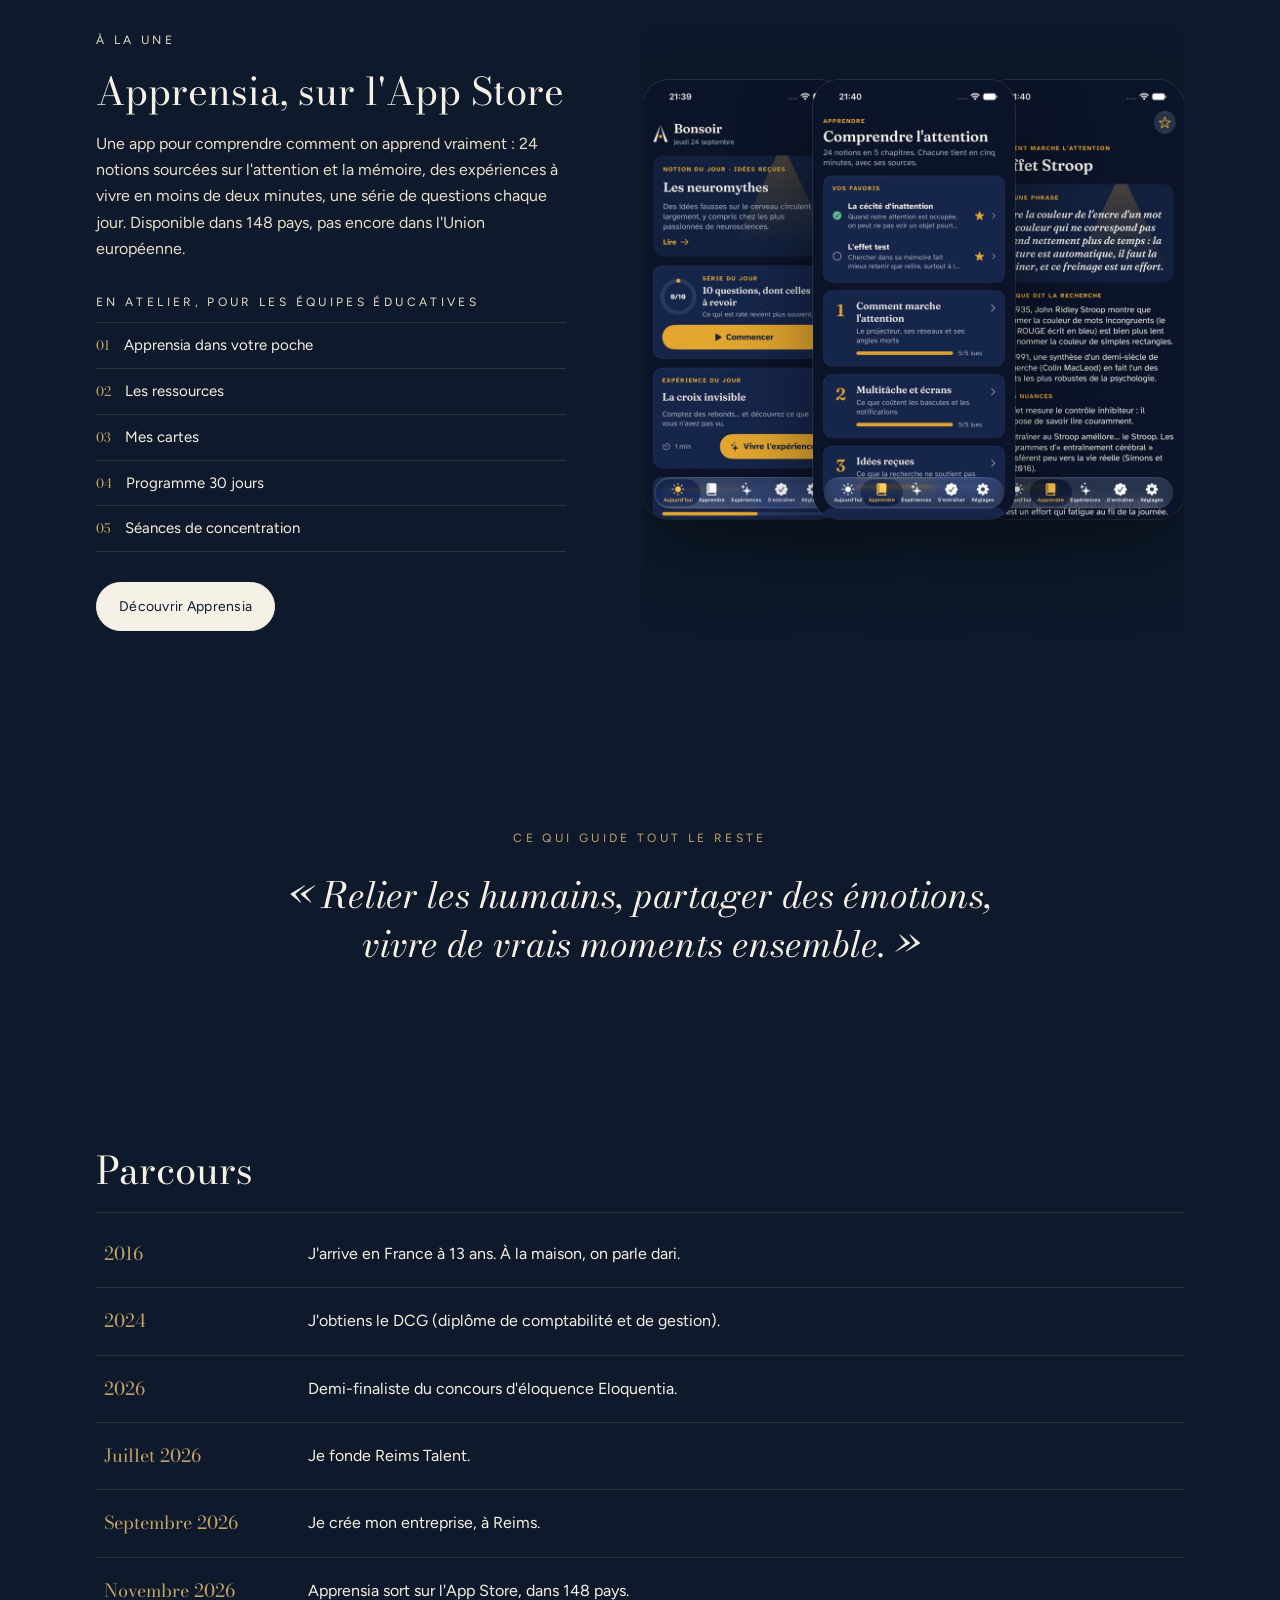
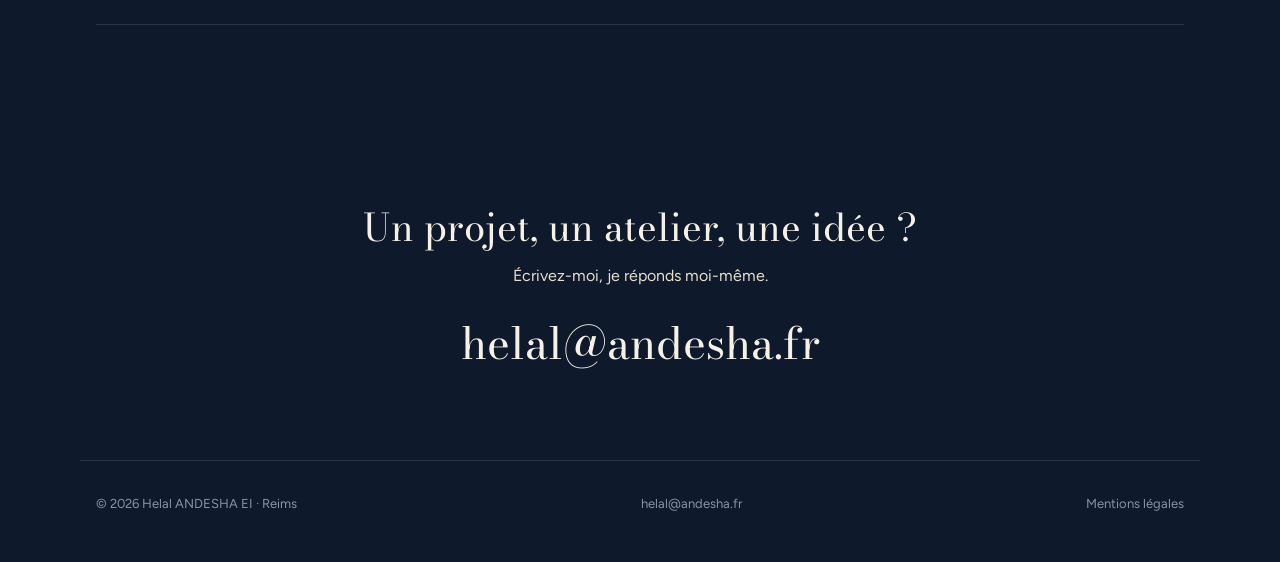
==== commit 3cbe16e2: "Accueil : anneau du sceau entier sur grand écran Co-Authored-By: Claude Opus 5.5 <noreply@anthropic." ====
--- a/index.html
+++ b/index.html
@@ -20,7 +20,7 @@
 <link rel="apple-touch-icon" href="/apple-touch-icon.png">
 <link rel="icon" href="/favicon.svg" type="image/svg+xml">
 <link rel="preload" href="/assets/polices/bodoni-moda.woff2" as="font" type="font/woff2" crossorigin>
-<link rel="stylesheet" href="/assets/site.css?v=2">
+<link rel="stylesheet" href="/assets/site.css?v=3">
 </head>
 <body>
 <a class="aller" href="#contenu">Aller au contenu</a>
--- a/assets/site.css
+++ b/assets/site.css
@@ -47,7 +47,7 @@
 .langue::after { display: none; }
 
 /* Accueil */
-.accueil { position: relative; overflow: clip; overflow-clip-margin: 0; max-width: var(--large); margin: 0 auto; padding: clamp(80px, 16vh, 170px) 16px clamp(80px, 14vh, 140px); }
+.accueil { position: relative; max-width: var(--large); margin: 0 auto; padding: clamp(80px, 16vh, 170px) 16px clamp(80px, 14vh, 140px); }
 .sceau-fond { position: absolute; right: max(-120px, -8vw); top: 40px; width: min(560px, 70vw); height: auto; opacity: .9; pointer-events: none; }
 .sceau-fond .anneau { stroke-width: .6; stroke-opacity: .55; stroke-dasharray: 1; stroke-dashoffset: 1; animation: tracer 2.6s cubic-bezier(.6, 0, .2, 1) .3s forwards; }
 .sceau-fond .lettres { fill: var(--ivoire); opacity: 0; animation: apparaitre 2s ease 1.6s forwards; }
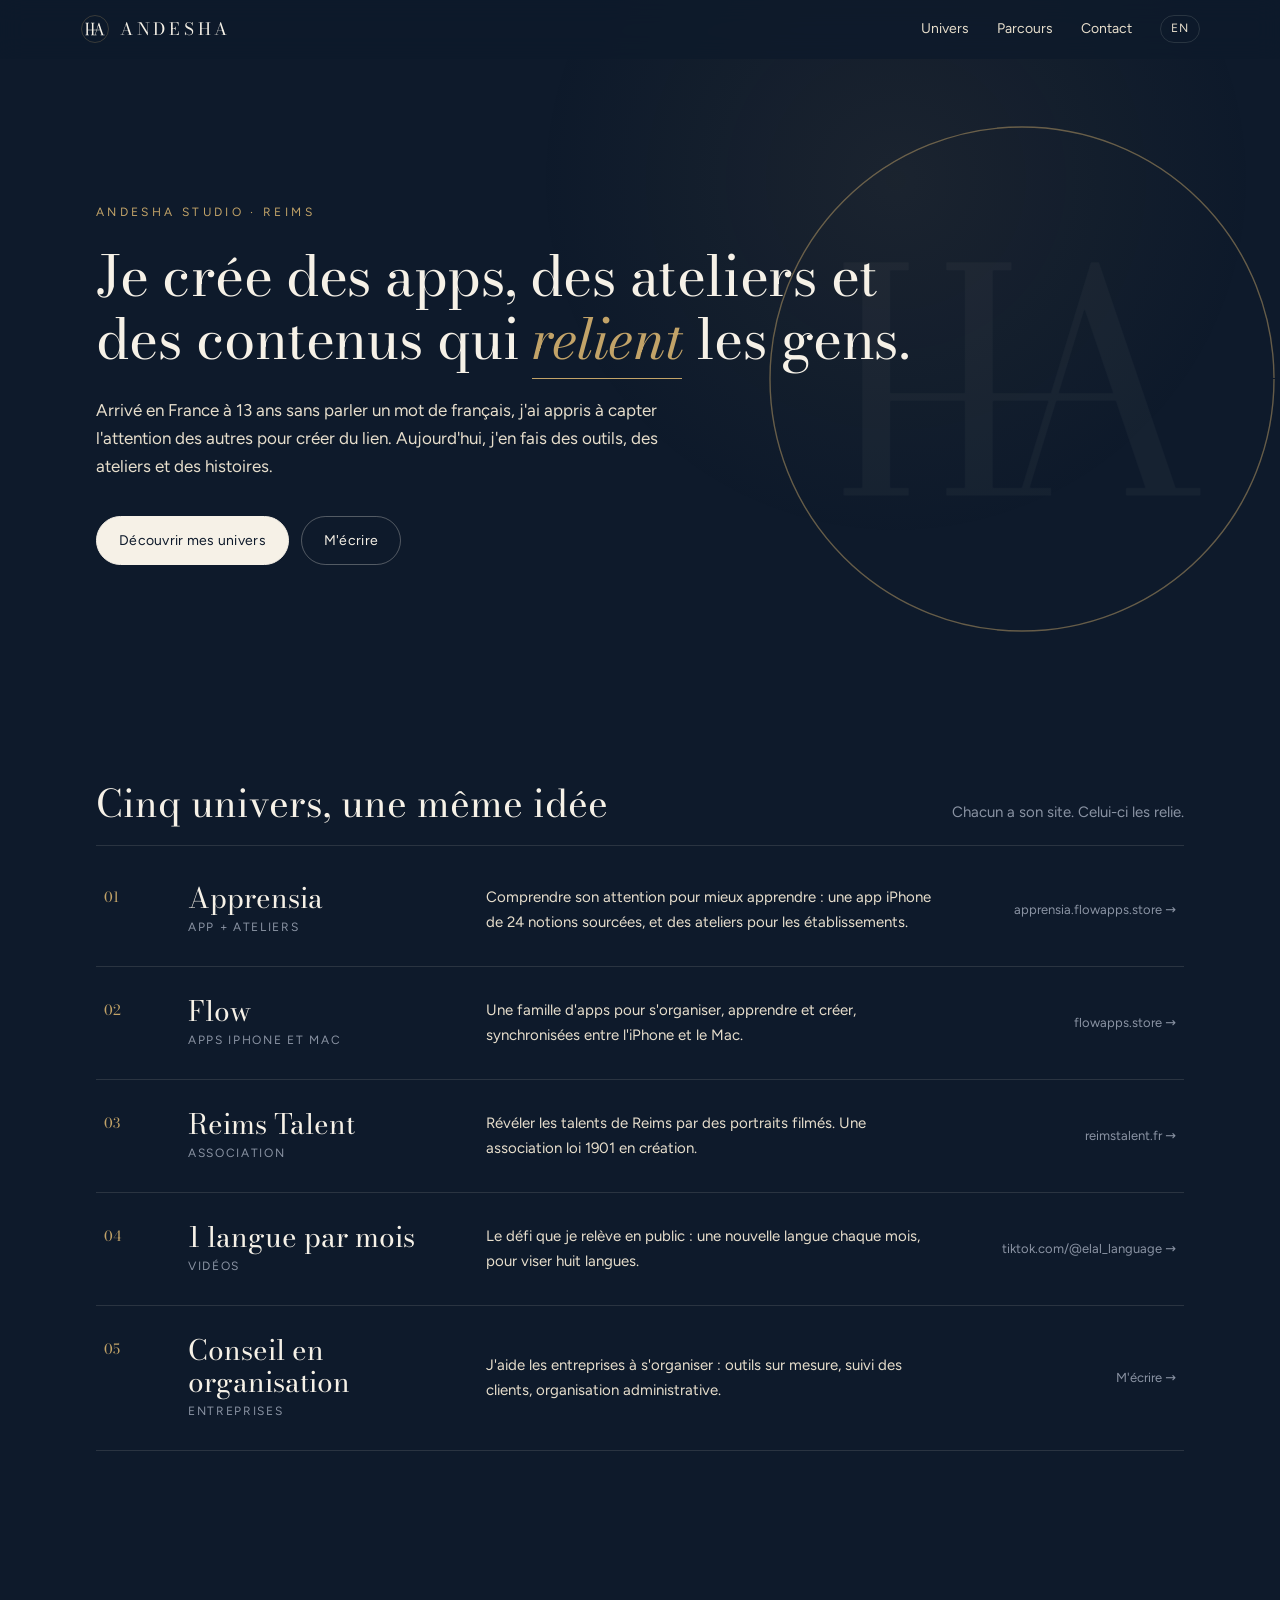
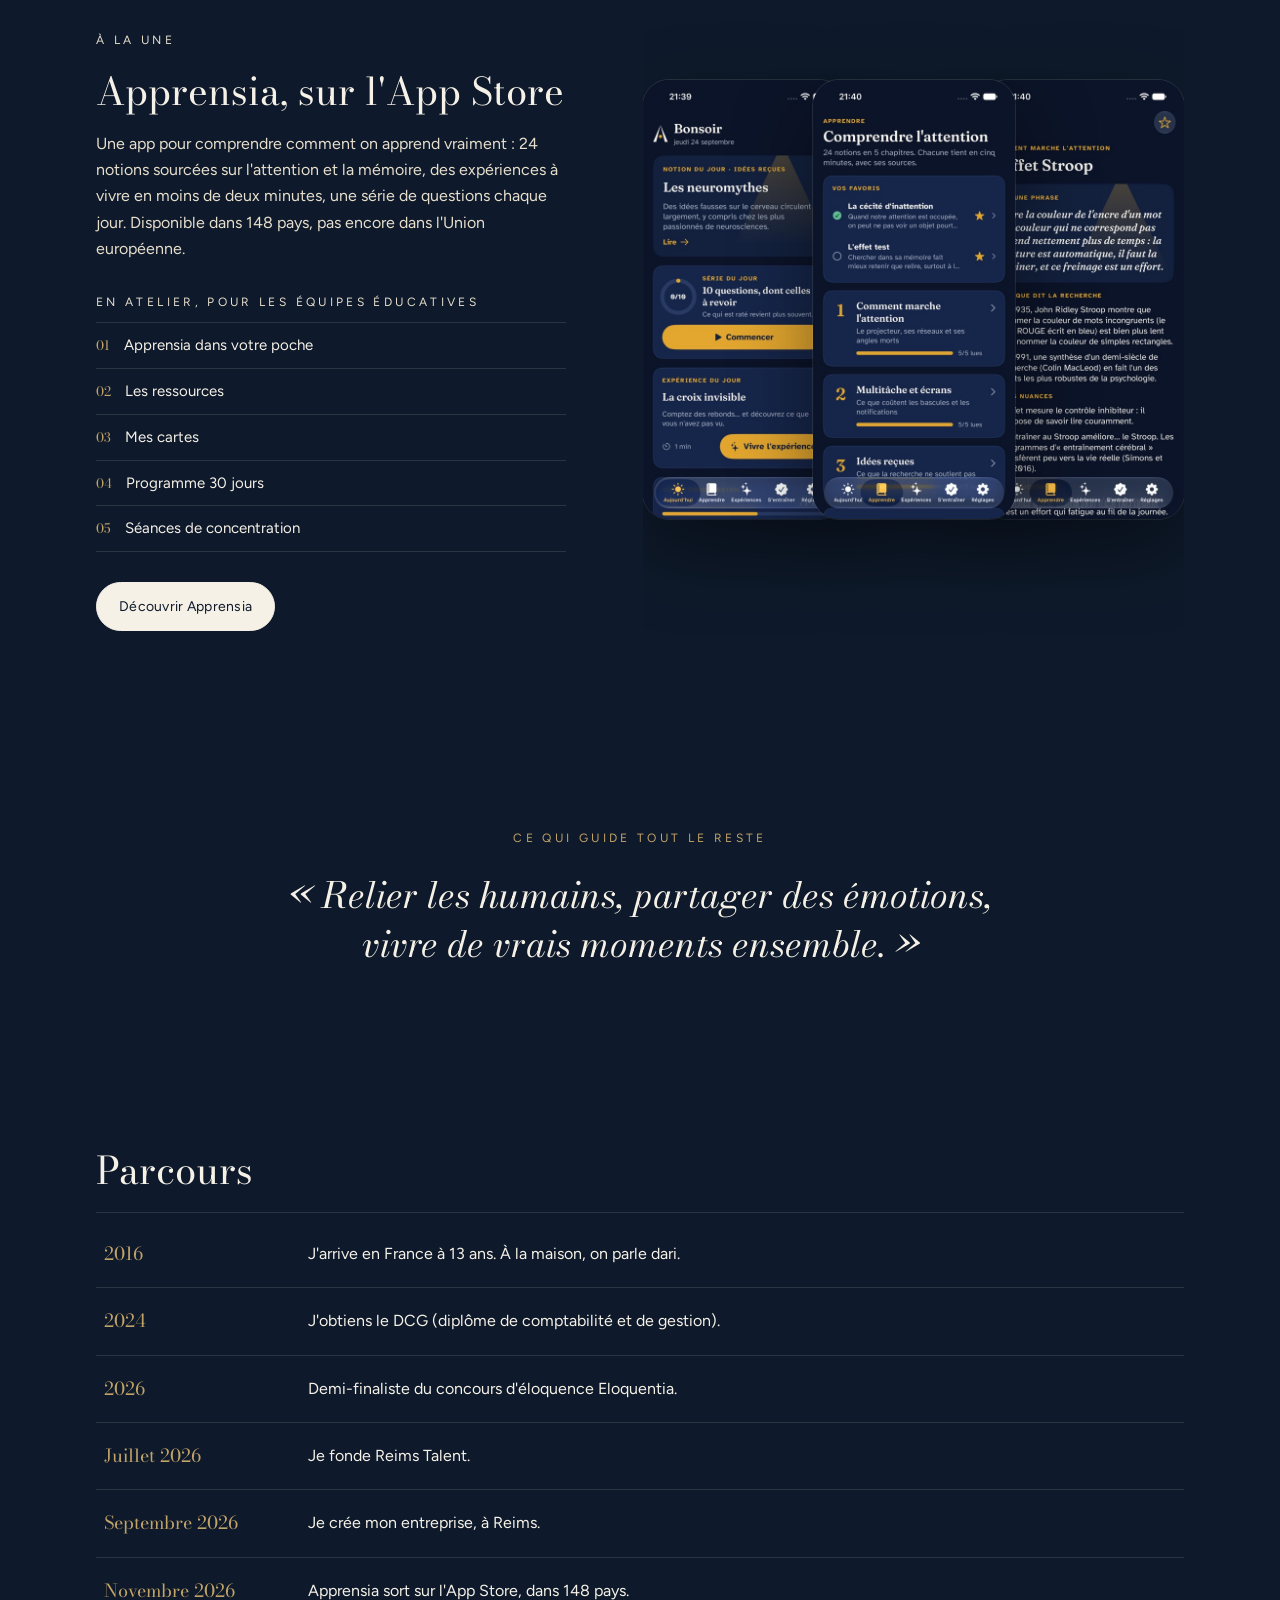
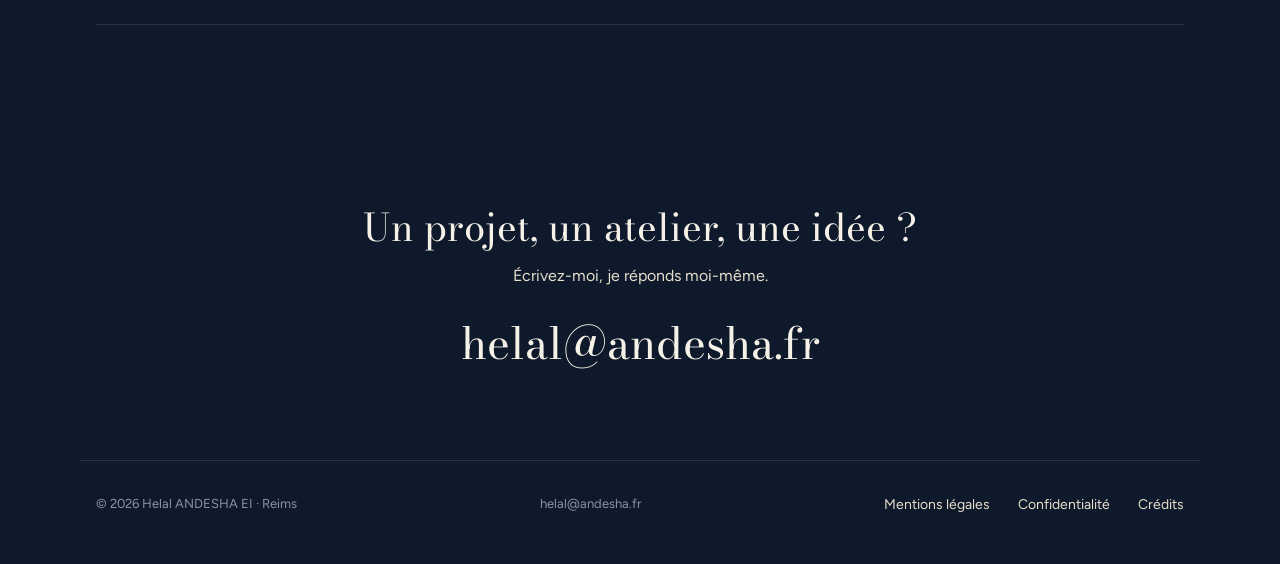
==== commit b1f628ff: "Pages Confidentialité et Crédits (FR + EN), liens légaux en pied de page Co-Authored-By: Claude Opus" ====
--- a/index.html
+++ b/index.html
@@ -20,7 +20,7 @@
 <link rel="apple-touch-icon" href="/apple-touch-icon.png">
 <link rel="icon" href="/favicon.svg" type="image/svg+xml">
 <link rel="preload" href="/assets/polices/bodoni-moda.woff2" as="font" type="font/woff2" crossorigin>
-<link rel="stylesheet" href="/assets/site.css?v=3">
+<link rel="stylesheet" href="/assets/site.css?v=4">
 </head>
 <body>
 <a class="aller" href="#contenu">Aller au contenu</a>
@@ -138,8 +138,8 @@
 <footer class="pied">
   <span>© 2026 Helal ANDESHA EI · Reims</span>
   <a href="mailto:helal@andesha.fr">helal@andesha.fr</a>
-  <a href="/mentions-legales/">Mentions légales</a>
+  <nav class="liens-pied" aria-label="Informations légales"><a href="/mentions-legales/">Mentions légales</a><a href="/confidentialite/">Confidentialité</a><a href="/credits/">Crédits</a></nav>
 </footer>
-<script src="/assets/site.js?v=2" defer></script>
+<script src="/assets/site.js?v=3" defer></script>
 </body>
 </html>
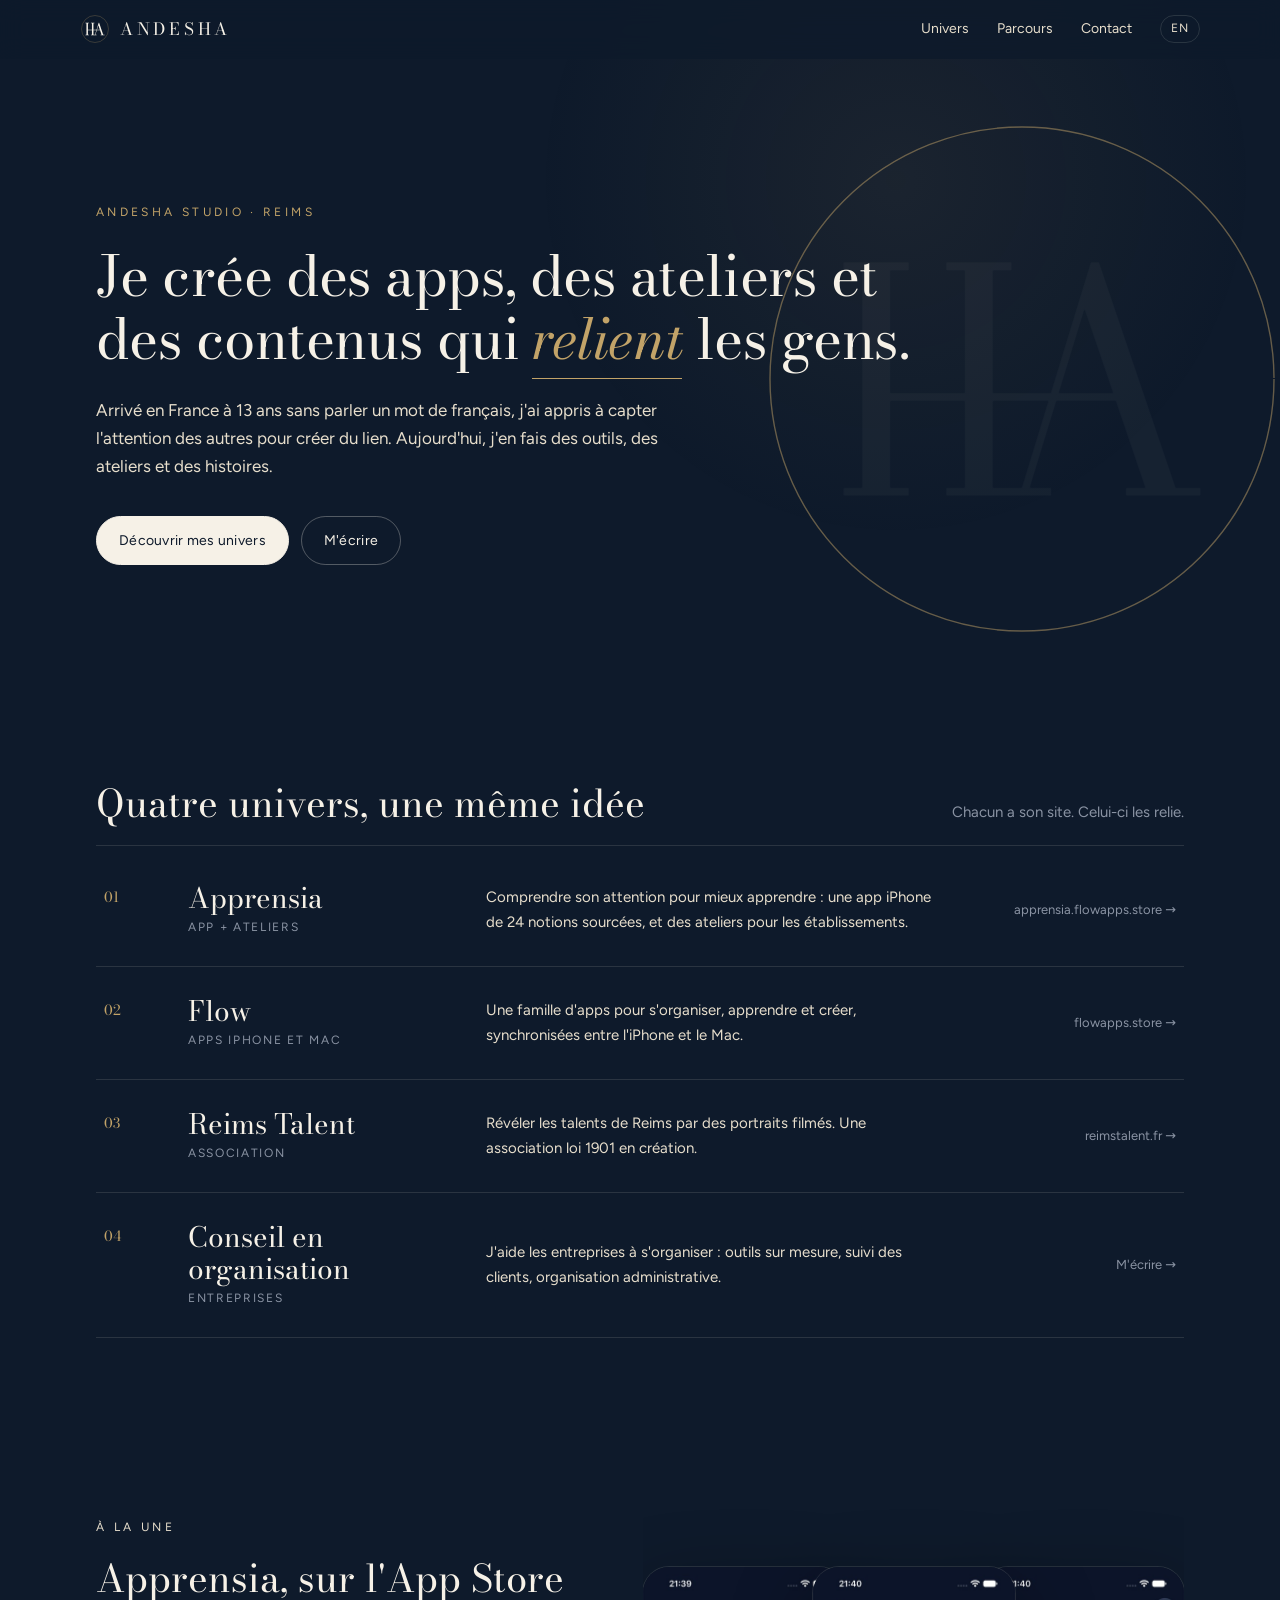
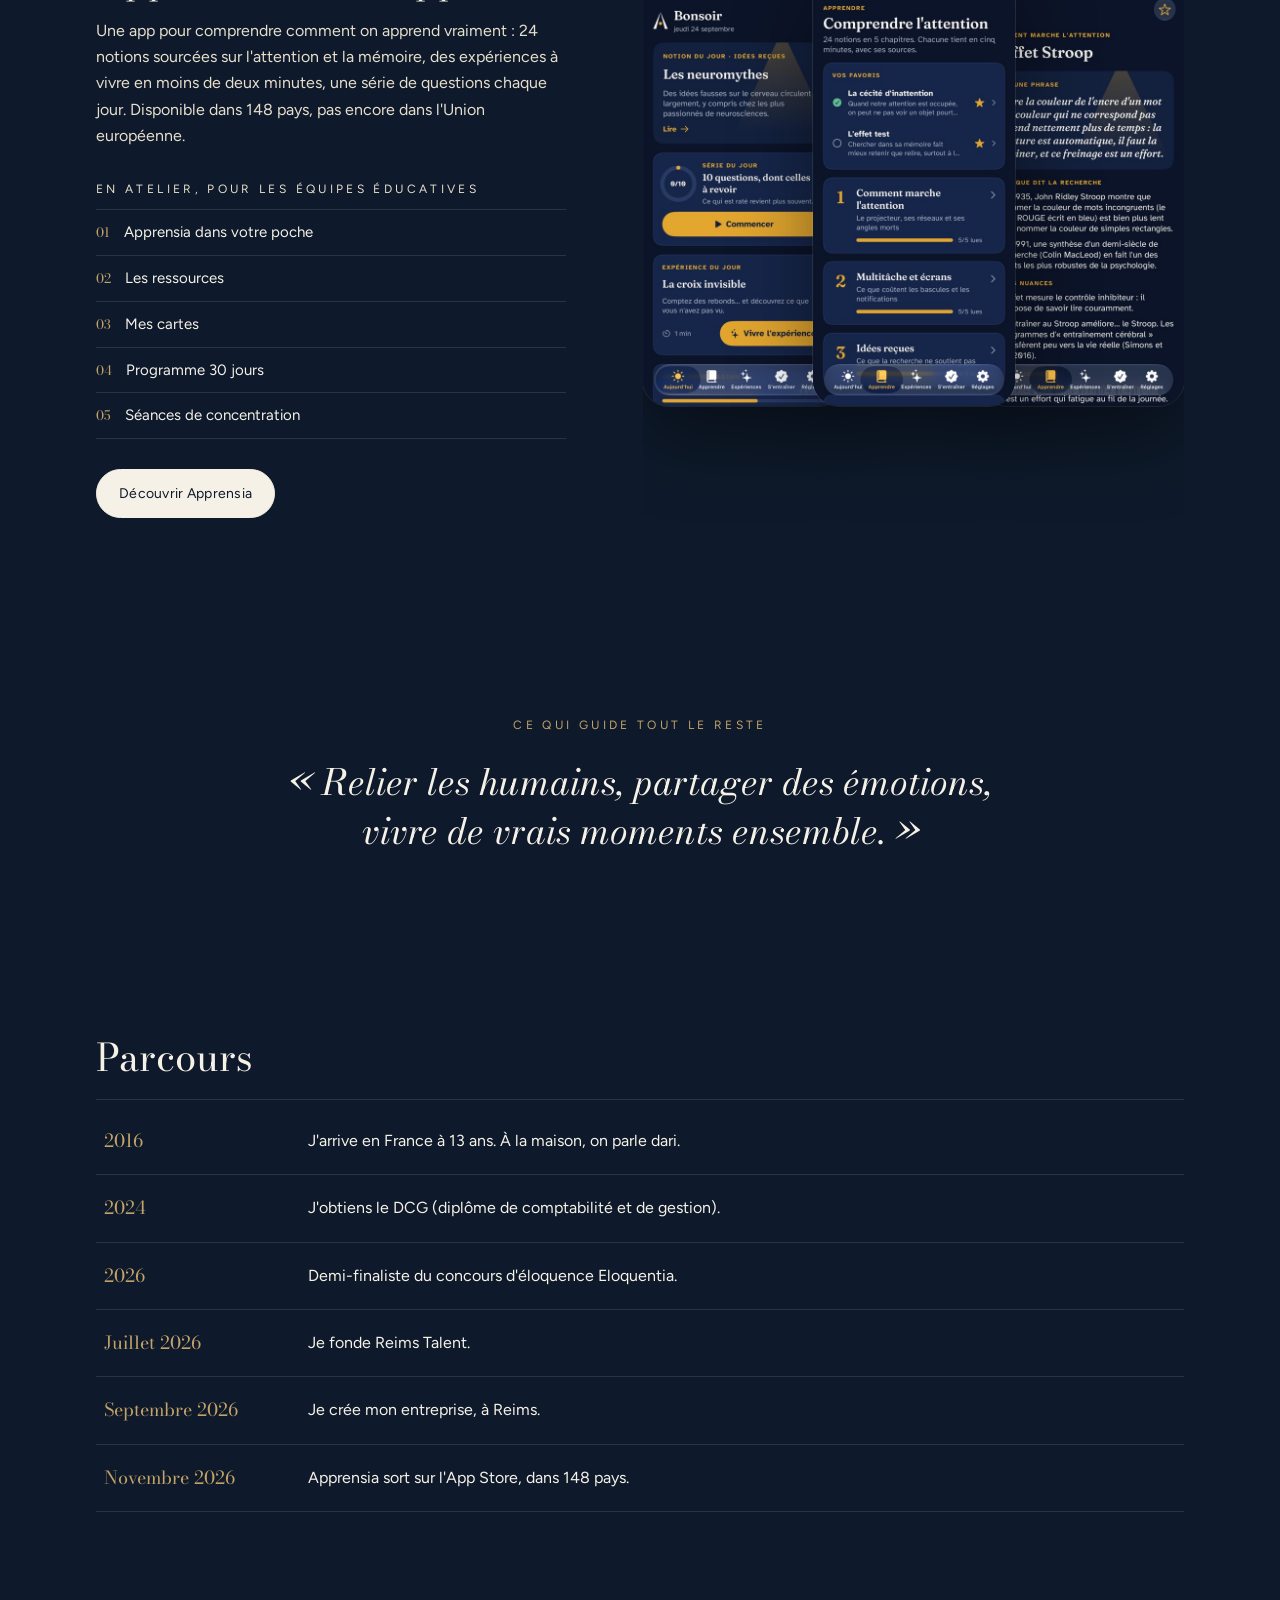
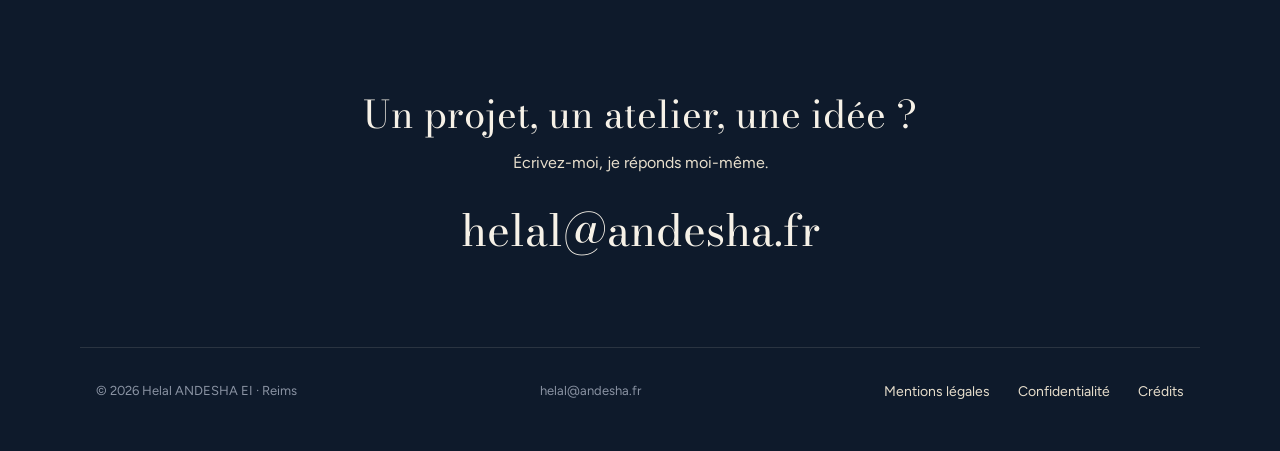
==== commit 0951d4b8: "Retire l'univers « 1 langue par mois » et les liens TikTok (demande d'Elal) Co-Authored-By: Claude O" ====
--- a/index.html
+++ b/index.html
@@ -4,12 +4,12 @@
 <meta charset="utf-8">
 <meta name="viewport" content="width=device-width, initial-scale=1">
 <title>Helal Andesha — apps, ateliers et contenus qui relient</title>
-<meta name="description" content="Andesha Studio : les apps, les ateliers et les contenus de Helal Andesha, à Reims. Apprensia, la famille d&#x27;apps Flow, Reims Talent, le défi « 1 langue par mois ».">
+<meta name="description" content="Andesha Studio : les apps, les ateliers et les contenus de Helal Andesha, à Reims. Apprensia, la famille d&#x27;apps Flow et Reims Talent.">
 <link rel="canonical" href="https://andesha.studio/">
 <link rel="alternate" hreflang="fr" href="https://andesha.studio/"><link rel="alternate" hreflang="en" href="https://andesha.studio/en/"><link rel="alternate" hreflang="x-default" href="https://andesha.studio/">
 <meta property="og:type" content="website">
 <meta property="og:title" content="Helal Andesha — apps, ateliers et contenus qui relient">
-<meta property="og:description" content="Andesha Studio : les apps, les ateliers et les contenus de Helal Andesha, à Reims. Apprensia, la famille d&#x27;apps Flow, Reims Talent, le défi « 1 langue par mois ».">
+<meta property="og:description" content="Andesha Studio : les apps, les ateliers et les contenus de Helal Andesha, à Reims. Apprensia, la famille d&#x27;apps Flow et Reims Talent.">
 <meta property="og:url" content="https://andesha.studio/">
 <meta property="og:image" content="https://andesha.studio/assets/images/partage.png">
 <meta property="og:image:width" content="1200">
@@ -45,7 +45,7 @@
 
 <section id="univers" class="section">
   <header class="entete revele">
-    <h2>Cinq univers, une même idée</h2>
+    <h2>Quatre univers, une même idée</h2>
     <p>Chacun a son site. Celui-ci les relie.</p>
   </header>
   <ol class="liste-univers">
@@ -77,17 +77,8 @@
       </a>
     </li>
     <li class="univers revele">
-      <a href="https://www.tiktok.com/@elal_language" target="_blank" rel="noopener">
+      <a href="#contact">
         <span class="num">04</span>
-        <span class="nom">1 langue par mois</span>
-        <span class="etiquette">Vidéos</span>
-        <span class="texte">Le défi que je relève en public : une nouvelle langue chaque mois, pour viser huit langues.</span>
-        <span class="lien">tiktok.com/@elal_language <span class="fleche" aria-hidden="true">→</span></span>
-      </a>
-    </li>
-    <li class="univers revele">
-      <a href="#contact">
-        <span class="num">05</span>
         <span class="nom">Conseil en organisation</span>
         <span class="etiquette">Entreprises</span>
         <span class="texte">J&#x27;aide les entreprises à s&#x27;organiser : outils sur mesure, suivi des clients, organisation administrative.</span>
@@ -134,7 +125,7 @@
   <a class="courriel" href="mailto:helal@andesha.fr">helal@andesha.fr</a>
 </section>
 </main>
-<script type="application/ld+json">{"@context": "https://schema.org", "@type": "Person", "name": "Helal Andesha", "url": "https://andesha.studio/", "email": "mailto:helal@andesha.fr", "address": {"@type": "PostalAddress", "addressLocality": "Reims", "addressCountry": "FR"}, "sameAs": ["https://www.tiktok.com/@elal_language"], "worksFor": {"@type": "Organization", "name": "Helal ANDESHA EI"}}</script>
+<script type="application/ld+json">{"@context": "https://schema.org", "@type": "Person", "name": "Helal Andesha", "url": "https://andesha.studio/", "email": "mailto:helal@andesha.fr", "address": {"@type": "PostalAddress", "addressLocality": "Reims", "addressCountry": "FR"}, "worksFor": {"@type": "Organization", "name": "Helal ANDESHA EI"}}</script>
 <footer class="pied">
   <span>© 2026 Helal ANDESHA EI · Reims</span>
   <a href="mailto:helal@andesha.fr">helal@andesha.fr</a>
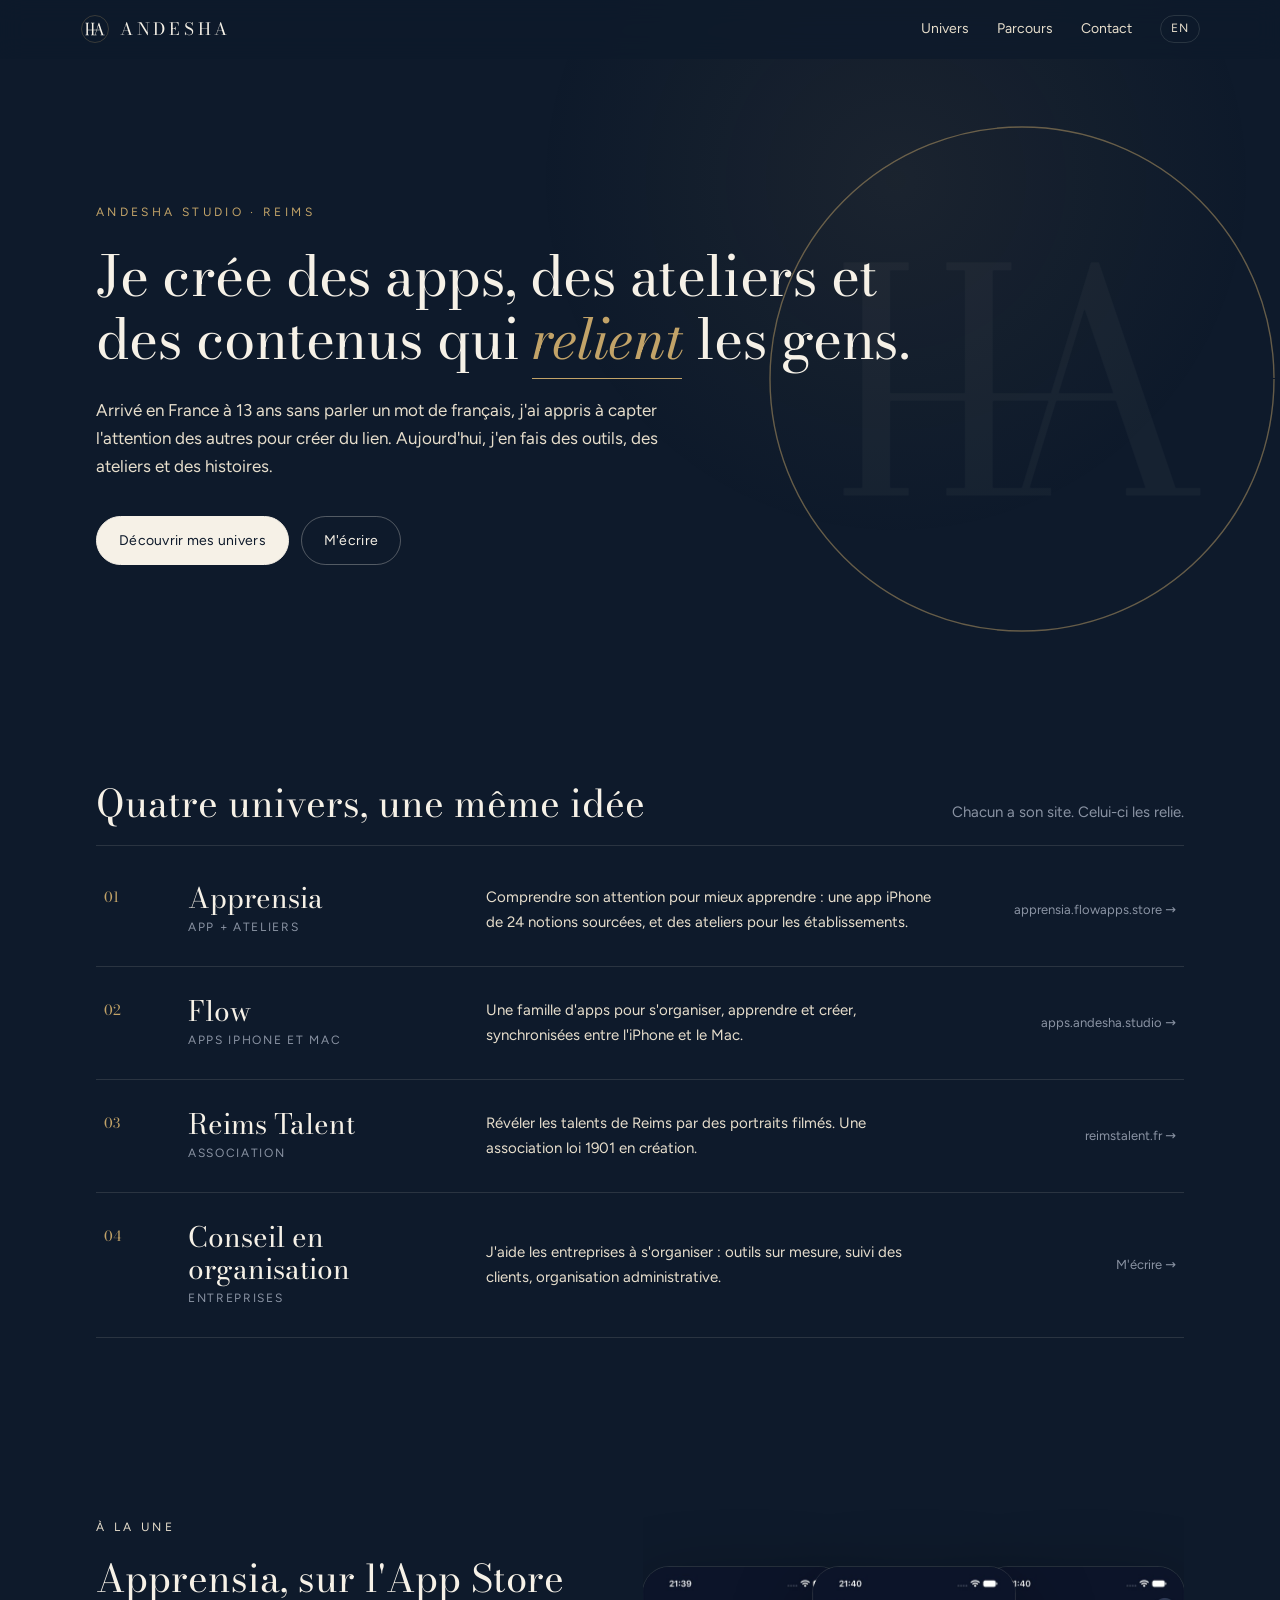
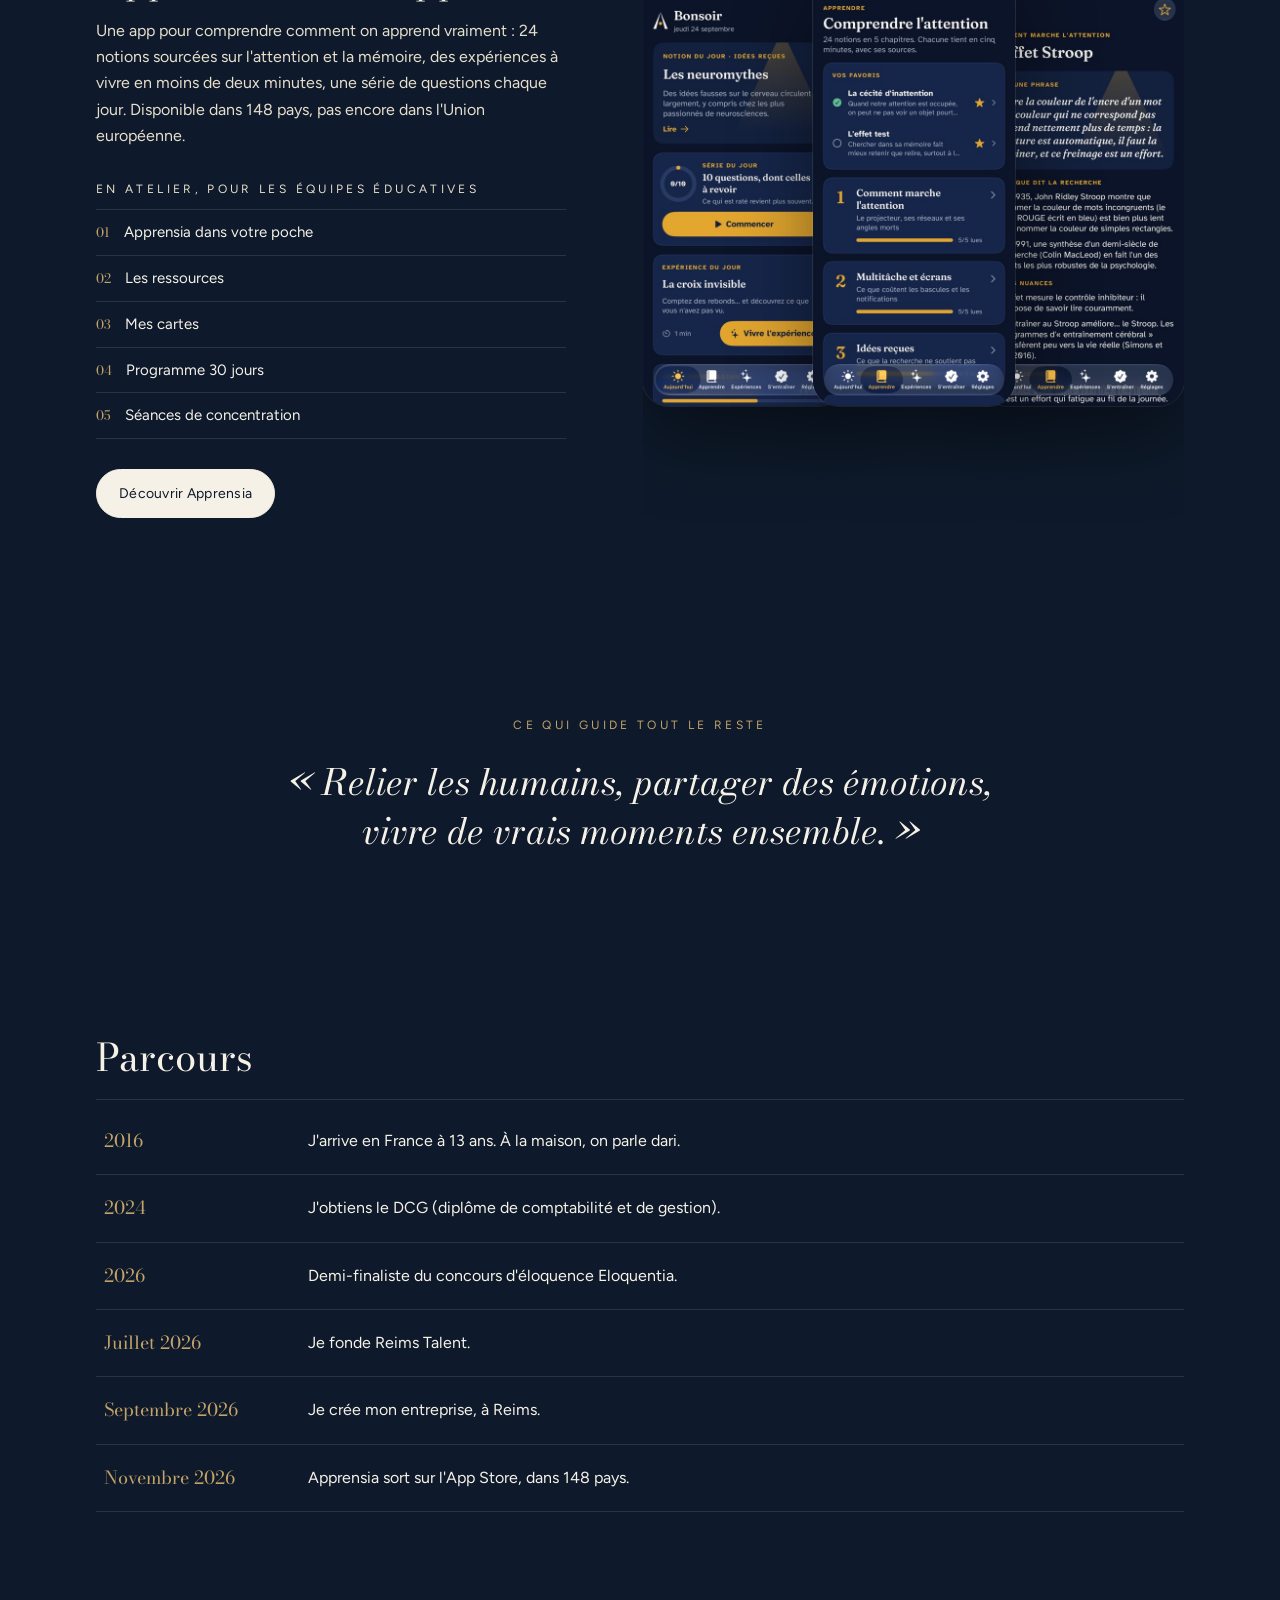
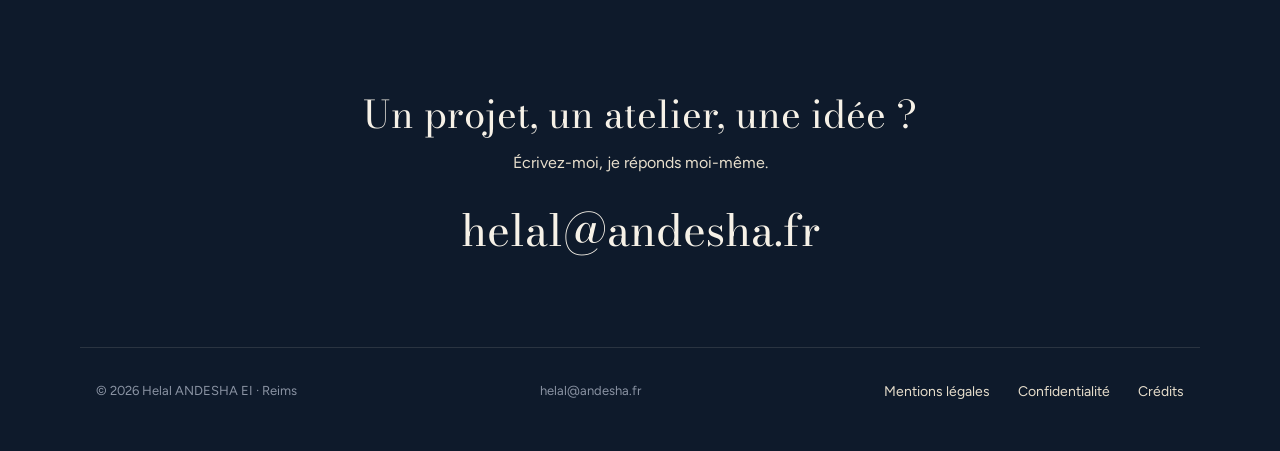
==== commit 11ac8340: "Lien Flow vers le catalogue apps.andesha.studio Co-Authored-By: Claude Opus 5.5 <noreply@anthropic.c" ====
--- a/index.html
+++ b/index.html
@@ -59,12 +59,12 @@
       </a>
     </li>
     <li class="univers revele">
-      <a href="https://flowapps.store/" target="_blank" rel="noopener">
+      <a href="https://apps.andesha.studio/" target="_blank" rel="noopener">
         <span class="num">02</span>
         <span class="nom">Flow</span>
         <span class="etiquette">Apps iPhone et Mac</span>
         <span class="texte">Une famille d&#x27;apps pour s&#x27;organiser, apprendre et créer, synchronisées entre l&#x27;iPhone et le Mac.</span>
-        <span class="lien">flowapps.store <span class="fleche" aria-hidden="true">→</span></span>
+        <span class="lien">apps.andesha.studio <span class="fleche" aria-hidden="true">→</span></span>
       </a>
     </li>
     <li class="univers revele">
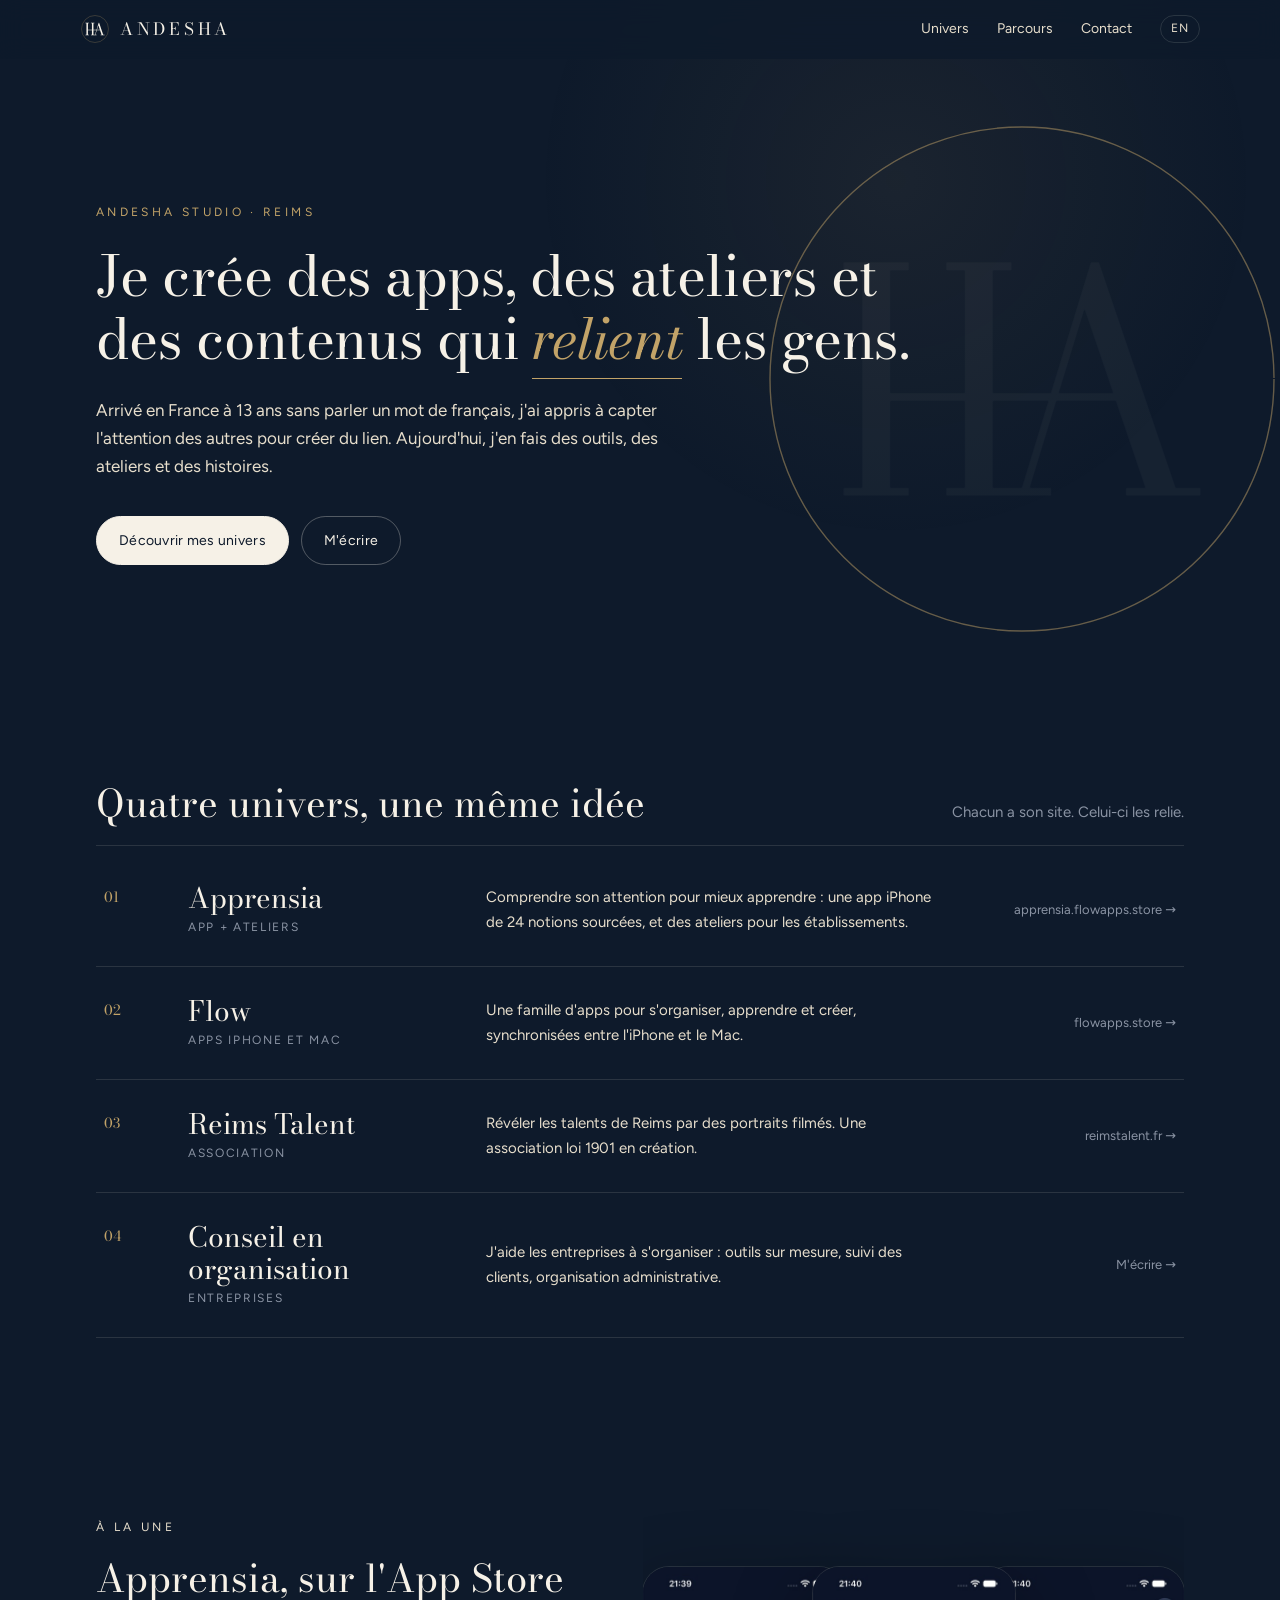
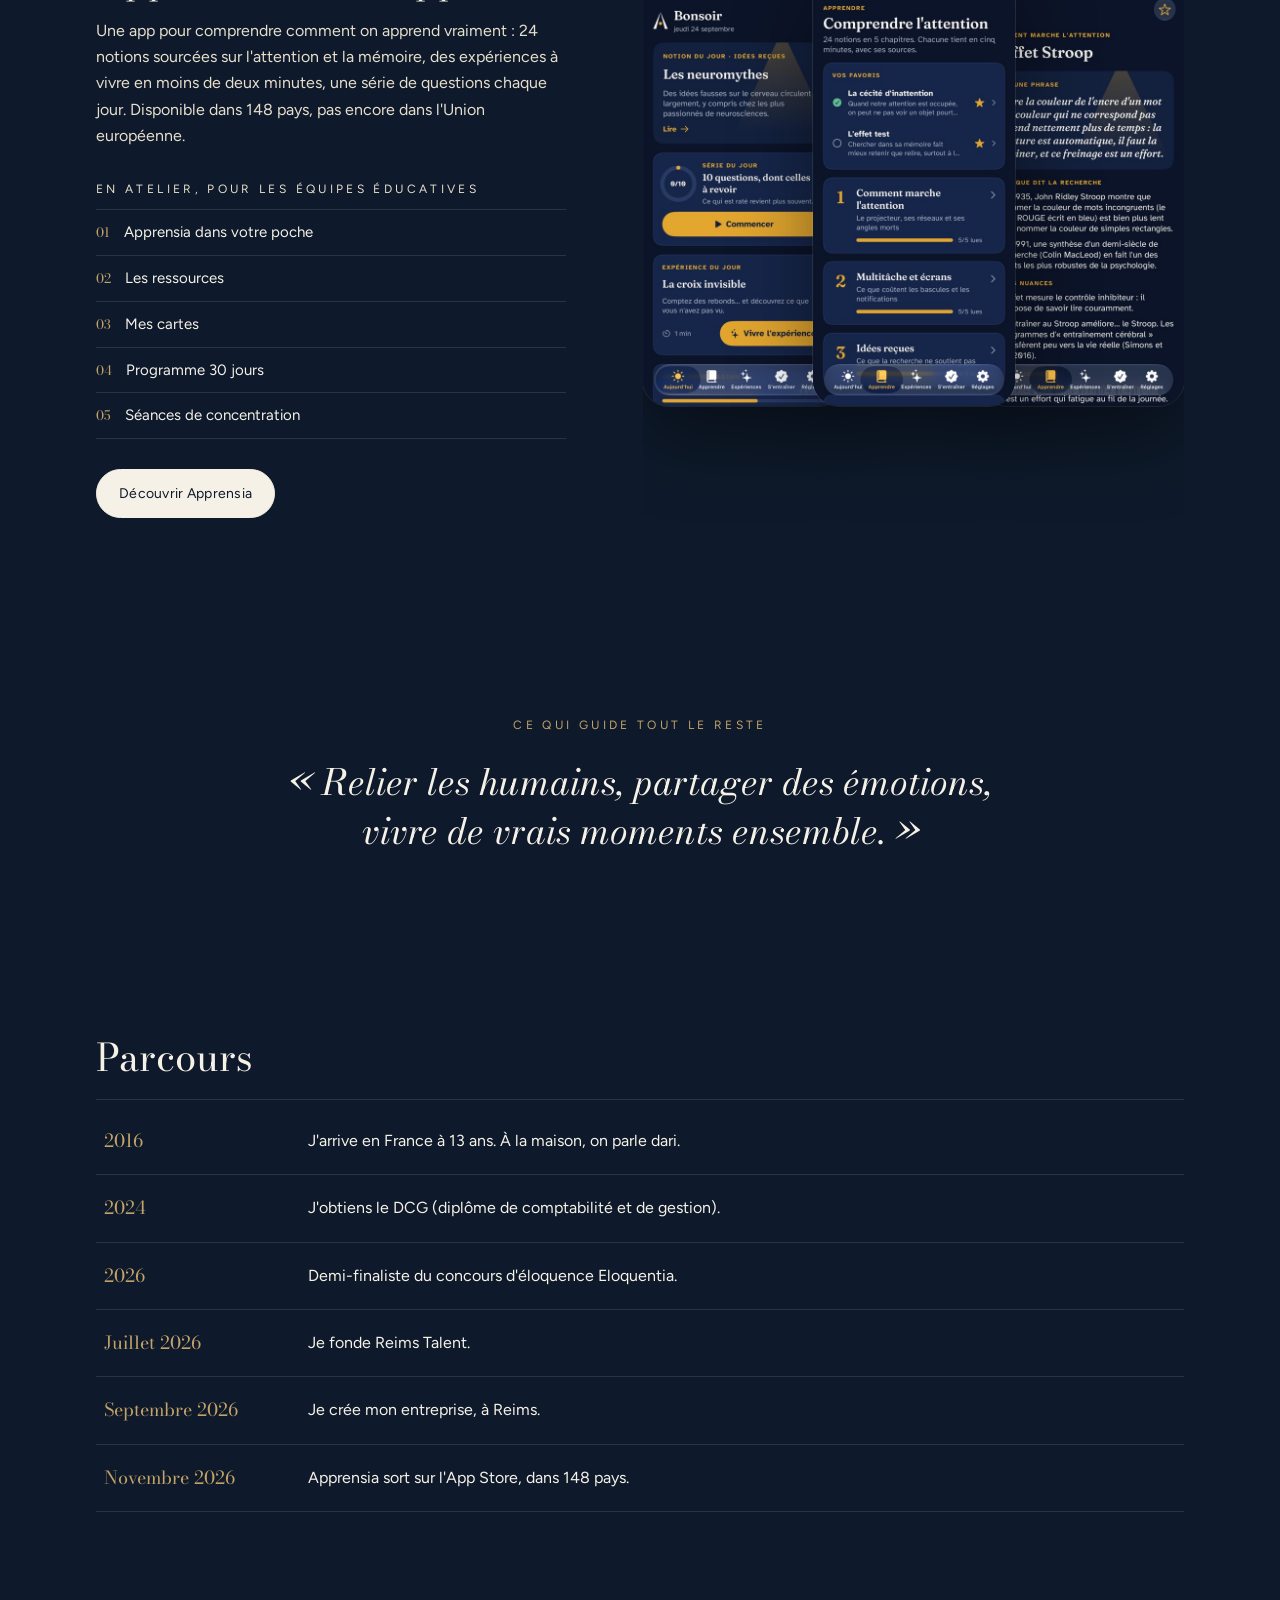
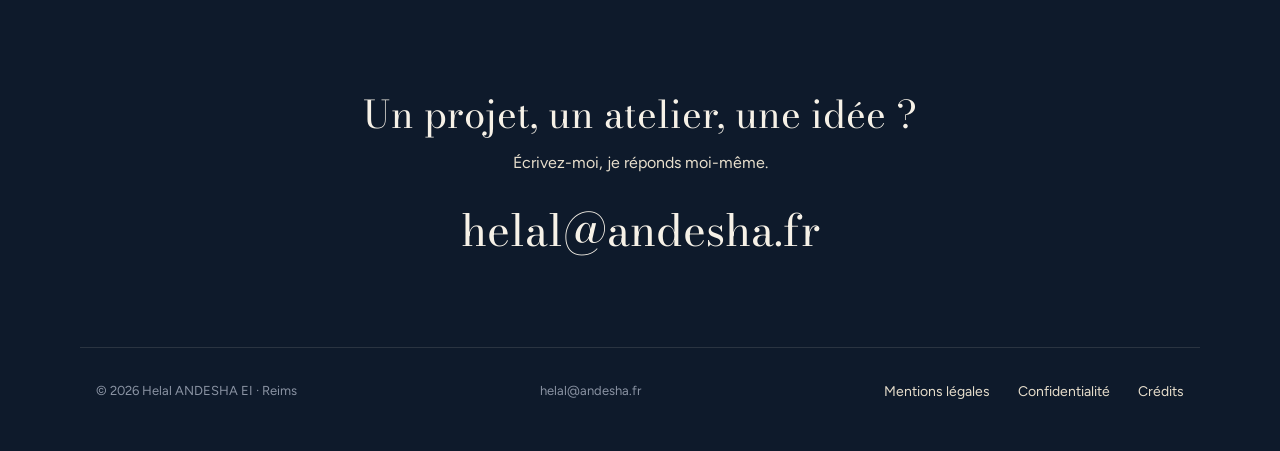
==== commit f37a26f0: "Lien Flow de nouveau vers flowapps.store Co-Authored-By: Claude Opus 5.5 <noreply@anthropic.com>" ====
--- a/index.html
+++ b/index.html
@@ -59,12 +59,12 @@
       </a>
     </li>
     <li class="univers revele">
-      <a href="https://apps.andesha.studio/" target="_blank" rel="noopener">
+      <a href="https://flowapps.store/" target="_blank" rel="noopener">
         <span class="num">02</span>
         <span class="nom">Flow</span>
         <span class="etiquette">Apps iPhone et Mac</span>
         <span class="texte">Une famille d&#x27;apps pour s&#x27;organiser, apprendre et créer, synchronisées entre l&#x27;iPhone et le Mac.</span>
-        <span class="lien">apps.andesha.studio <span class="fleche" aria-hidden="true">→</span></span>
+        <span class="lien">flowapps.store <span class="fleche" aria-hidden="true">→</span></span>
       </a>
     </li>
     <li class="univers revele">
